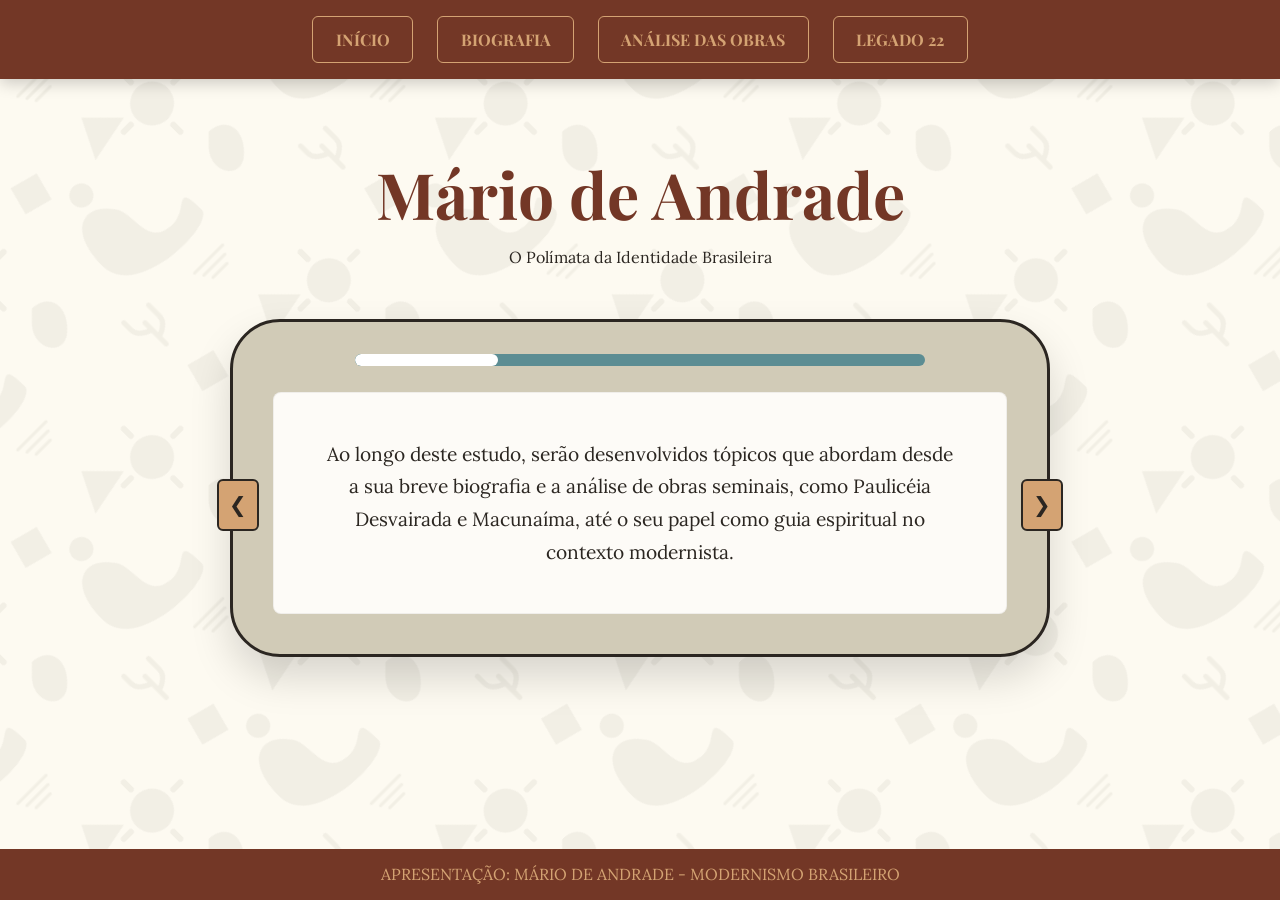
==== index.html @ c4f60652 "Update index.html" ====
<!DOCTYPE html>
<html lang="pt-BR">
<head>
    <meta charset="UTF-8">
    <meta name="viewport" content="width=device-width, initial-scale=1.0">
    <title>Mário de Andrade - Portal Modernista</title>
    <link rel="stylesheet" href="style.css">
    <link href="https://fonts.googleapis.com/css2?family=Playfair+Display:wght@700&family=Lora:ital,wght@0,400;0,700;1,400&display=swap" rel="stylesheet">
</head>
<body>

    <div class="diagonal-bg-pattern">
        <div class="diagonal-bg-pattern"></div>
    </div>

    <nav class="main-nav">
        <a href="index.html" class="nav-btn active-nav">Início</a>
        <a href="biografia.html" class="nav-btn">Biografia</a>
        <a href="obras.html" class="nav-btn">Análise das Obras</a>
        <a href="legado.html" class="nav-btn">Legado 22</a>
    </nav>

    <div id="fullscreenModal" class="modal">
        <span class="close-modal">Fechar ✕</span>
        <button class="modal-arrow prev-modal">&#10094;</button>
        <div class="modal-content">
            <img id="modalImg" src="" alt="Conteúdo em tela cheia">
            <div id="modalCaption" class="carousel-caption modal-caption"></div>
        </div>
        <button class="modal-arrow next-modal">&#10095;</button>
    </div>

    <section class="screen active">
        <header class="home-header">
            <h1>Mário de Andrade</h1>
            <p class="tagline">O Polímata da Identidade Brasileira</p>
        </header>

        <div class="slider-container">
            <div class="card-deco papel-pardo"></div>
            <div class="card-deco papel-verde"></div>
            <div class="card-deco fita-azul"></div>

            <div class="progress-bar-container">
                <div class="progress-bar" id="cardProgressBar"></div>
            </div>

            <div class="slider-wrapper">
                <div class="slider-track" id="cardSliderTrack">
    
                    <div class="slide-card" onclick="zoomCard(0)" style="cursor: zoom-in;">
                        <p>Ao longo deste estudo, serão desenvolvidos tópicos que abordam desde a sua breve biografia e a análise de obras seminais, como Paulicéia Desvairada e Macunaíma, até o seu papel como guia espiritual no contexto modernista.</p>
                    </div>

                    <div class="slide-card" onclick="zoomCard(1)" style="cursor: zoom-in;">
                        <p><strong>Biografia Resumida:</strong> Nascido em São Paulo em 1893, Mário de Andrade foi um dos pilares da Semana de Arte Moderna de 1922, transformando radicalmente a literatura e a cultura do país.</p>
                    </div>

                    <div class="slide-card" onclick="zoomCard(2)" style="cursor: zoom-in;">
                        <p><strong>Macunaíma (1928):</strong> A rapsódia que busca sintetizar o caráter (ou a falta dele) do brasileiro. Um herói sem nenhum caráter que viaja pelo folclore e pela fauna do Brasil.</p>
                    </div>

                    <div class="slide-card" onclick="zoomCard(3)" style="cursor: zoom-in;">
                        <p><strong>O Legado Modernista:</strong> Além de escritor, sua atuação como musicólogo e gestor cultural deixou bases sólidas para a preservação do patrimônio histórico nacional.</p>
                    </div>

                </div>
            </div>

            <button class="nav-card-btn card-prev" id="cardPrevBtn">&#10094;</button>
            <button class="nav-card-btn card-next" id="cardNextBtn">&#10095;</button>
        </div>
    </section>

    <footer class="main-footer">
        <p>Apresentação: Mário de Andrade - Modernismo Brasileiro</p>
    </footer>

    <script src="script.js"></script>
</body>
</html>
---- style.css ----
:root {
    --parchment: #fdfaf1; 
    --ink: #2b2621;      
    --burgundy: #733726;  
    --accent: #d4a373;    
    --modal-bg: rgba(12, 10, 9, 0.97);
}

* {
    margin: 0;
    padding: 0;
    box-sizing: border-box;
}

body {
    background-color: var(--parchment);
    color: var(--ink);
    font-family: 'Lora', serif;
    line-height: 1.6;
    position: relative;
    min-height: 100vh;
}

.diagonal-bg-pattern {
    position: fixed;
    top: -50%;
    left: -50%;
    width: 200%;
    height: 200%;
    transform: rotate(-45deg);
    opacity: 0.05;
    pointer-events: none;
    z-index: 0;
    background-image: url("data:image/svg+xml,%3Csvg xmlns='http://www.w3.org/2000/svg' width='100%25' height='100%25'%3E%3Cdefs%3E%3Cpattern id='modernistStamp' width='250' height='250' patternUnits='userSpaceOnUse'%3E%3Cpath d='M30,140 C30,90 60,80 80,110 C90,125 75,160 110,160 C130,160 140,130 140,170 C140,190 30,190 30,140 Z' fill='%232b2621' /%3E%3Ccircle cx='65' cy='75' r='12' fill='%232b2621' /%3E%3Ccircle cx='180' cy='60' r='22' fill='%232b2621' /%3E%3Cpath d='M180,20 L180,30 M180,90 L180,100 M140,60 L150,60 M210,60 L220,60' stroke='%232b2621' stroke-width='6' stroke-linecap='round' /%3E%3Crect x='20' y='20' width='30' height='30' fill='%232b2621' transform='rotate(15 20 20)' /%3E%3Cpolygon points='120,20 150,50 100,60' fill='%232b2621' /%3E%3Cpath d='M200,120 C220,120 230,140 210,160 C190,180 170,150 190,130 Z' fill='%232b2621' /%3E%3Cpath d='M20,210 L20,240 M20,220 Q5,215 5,205 L5,195 M20,230 Q35,225 35,215 L35,200' stroke='%232b2621' stroke-width='5' stroke-linecap='round' fill='none' /%3E%3Cpath d='M90,210 L130,210 M95,218 L125,218 M100,226 L120,226' stroke='%232b2621' stroke-width='3' stroke-linecap='round' /%3E%3C/pattern%3E%3C/defs%3E%3Crect width='100%25' height='100%25' fill='url(%23modernistStamp)' /%3E%3C/svg%3E");
}

.main-nav {
    background-color: var(--burgundy);
    padding: 1rem;
    display: flex;
    justify-content: center;
    gap: 1.5rem;
    position: sticky;
    top: 0;
    z-index: 1000;
    box-shadow: 0 4px 15px rgba(0,0,0,0.2);
}

.nav-btn {
    display: inline-block;
    text-decoration: none;
    background: none;
    border: 1px solid var(--accent);
    color: var(--accent);
    padding: 0.6rem 1.4rem;
    cursor: pointer;
    font-family: 'Playfair Display', serif;
    text-transform: uppercase;
    font-weight: bold;
    transition: all 0.3s ease;
    border-radius: 6px;
}

.nav-btn:hover {
    background-color: var(--accent);
    color: var(--ink);
}

.screen {
    display: none;
    min-height: 90vh;
    padding: 4rem 2rem;
    position: relative;
    z-index: 2;
}

.screen.active {
    display: block;
}

.home-header {
    text-align: center;
    margin-bottom: 3rem;
}

.home-header h1 {
    font-family: 'Playfair Display', serif;
    font-size: 4rem;
    color: var(--burgundy);
}

.carousel {
    position: relative;
    max-width: 820px;
    height: 460px;
    margin: 0 auto;
    overflow: hidden;
    border: 3px solid var(--ink);
    border-radius: 50px;
    box-shadow: 0 20px 40px rgba(0,0,0,0.15);
}

.carousel-item {
    display: none;
    height: 100%;
    position: relative;
    cursor: zoom-in;
}

.carousel-item.active { display: block; }

.carousel-item img {
    width: 100%;
    height: 100%;
    object-fit: cover;
    border-radius: 47px; 
}

.carousel-caption {
    position: absolute;
    bottom: 0;
    background: linear-gradient(transparent, rgba(43, 38, 33, 0.95) 60%);
    color: var(--parchment);
    width: 100%;
    padding: 4rem 2rem 2rem 2rem;
    text-align: center;
}

.carousel-caption h3 {
    font-family: 'Playfair Display', serif;
    font-size: 1.8rem;
    color: var(--accent);
    margin-bottom: 0.4rem;
}

.carousel-control {
    position: absolute;
    top: 50%;
    transform: translateY(-50%);
    background: rgba(212, 163, 115, 0.85);
    border: none;
    color: var(--ink);
    font-size: 1.6rem;
    width: 45px;
    height: 45px;
    cursor: pointer;
    z-index: 10;
    display: flex;
    align-items: center;
    justify-content: center;
}

.carousel-control.prev { left: 0; }
.carousel-control.next { right: 0; }

.modal {
    display: none;
    position: fixed;
    top: 0; left: 0; width: 100%; height: 100%;
    background-color: var(--modal-bg);
    z-index: 9999;
    justify-content: center;
    align-items: center;
    padding: 2rem;
}

.modal.active { display: flex; }

.modal-content {
    position: relative;
    max-width: 75vw;
    border-radius: 24px; /* Garante o formato do conjunto */
    overflow: hidden;    /* Recorta elementos filhos como a legenda */
}

.modal-content img {
    max-width: 100%;
    max-height: 70vh;
    object-fit: contain;
    border: 3px solid var(--accent);
    border-radius: 24px; /* ADICIONADO: Cantos arredondados na imagem em tela cheia */
}

.close-modal {
    position: absolute;
    top: 30px;
    right: 40px;
    color: var(--accent);
    font-size: 1.2rem;
    cursor: pointer;
    text-transform: uppercase;
    font-family: 'Playfair Display', serif;
    z-index: 10000;
}

.modal-arrow {
    background: none;
    border: 1px solid rgba(212, 163, 115, 0.4);
    color: var(--accent);
    font-size: 3rem;
    width: 60px;
    height: 60px;
    cursor: pointer;
    display: flex;
    align-items: center;
    justify-content: center;
    position: absolute;
    top: 50%;
    transform: translateY(-50%);
    z-index: 2015;
    transition: all 0.2s;
}

.modal-arrow:hover {
    background-color: var(--accent);
    color: var(--ink);
}

.prev-modal { left: 40px; }
.next-modal { right: 40px; }

.container { 
    max-width: 900px; 
    margin: 0 auto; 
}

.section-title { 
    font-family: 'Playfair Display', serif; 
    font-size: 2.8rem; 
    border-bottom: 2px solid var(--ink); 
    margin-bottom: 2.5rem; 
    text-align: center; 
    color: var(--burgundy); 
}

.obra-card { 
    background-color: #ffffff; 
    margin-bottom: 3rem; 
    padding: 2.5rem; 
    border: 1px solid #e2dac5; 
    box-shadow: 6px 6px 0px var(--ink); 
    border-radius: 12px;
    font-size: 1.25rem;  
    line-height: 1.8;    
    text-align: justify; /* Alinha o texto perfeitamente nos dois lados */
}

.obra-header { 
    display: flex; 
    justify-content: space-between; 
    align-items: center; 
    margin-bottom: 1.5rem; 
    font-family: 'Playfair Display', serif; 
}

.extract { 
    background: #fdfbf7; 
    padding: 1.5rem; 
    font-style: italic; 
    border-left: 5px solid var(--burgundy); 
    margin: 1.5rem 0; 
    font-family: 'Courier New', monospace; 
    border-radius: 0 8px 8px 0; 
}

.analysis { 
    background: var(--parchment); 
    padding: 1.2rem; 
    border: 1px dashed var(--accent); 
    border-radius: 8px; 
}

.content-grid {
    display: grid;
    grid-template-columns: 2fr 1fr;
    gap: 2rem;
    align-items: center;
}

/* Imagens genéricas que entram dentro do content-grid ganham o arredondamento */
.content-grid img {
    border-radius: 16px;
    width: 100%;
    height: auto;
    object-fit: cover;
}

.quote-block blockquote {
    font-family: 'Playfair Display', serif;
    font-size: 1.5rem;
    font-style: italic;
    color: var(--burgundy);
    border-left: 3px solid var(--accent);
    padding-left: 1rem;
}

.modernist-list ul {
    margin-top: 1rem;
    padding-left: 1.5rem;
}

.main-footer { 
    background-color: var(--burgundy); 
    color: var(--accent); 
    text-align: center; 
    text-transform: uppercase;
    padding: 0.8rem; 
    position: fixed;
    bottom: 0;
    left: 0;
    width: 100%;
    z-index: 2000; /* Aumentado e corrigido: adicionado o ponto e vírgula (;) no final */
}
/* ==========================================================================
   ESTILOS ADICIONADOS: GRID DE BIOGRAFIAS INTERATIVAS (JOÃO, MARIA, ETC.)
   ========================================================================== */

/* Container que organiza os 4 cards de introdução em 2x2 */
.grid-gatilhos {
    display: grid;
    grid-template-columns: repeat(2, 1fr);
    gap: 2rem;
    max-width: 900px; /* Alinhado com o padrão da sua classe .container */
    margin: 2rem auto;
    padding: 0 1rem;
    position: relative;
    z-index: 2;
}

/* Card menor (gatilho/resumo) antes do clique */
.card-gatilho {
    background-color: #ffffff; /* Casando com o fundo de .obra-card */
    border: 1px solid #e2dac5;
    border-radius: 12px;
    padding: 2rem;
    cursor: pointer;
    box-shadow: 6px 6px 0px var(--ink); /* Sua sombra padrão idêntica à do .obra-card */
    transition: transform 0.2s ease, box-shadow 0.2s ease;
}

/* Efeito sutil ao passar o mouse por cima do card menor */
.card-gatilho:hover {
    transform: translate(-2px, -2px);
    box-shadow: 8px 8px 0px var(--burgundy); /* Troca para a sua cor de destaque */
}

.card-gatilho h3 {
    font-family: 'Playfair Display', serif;
    font-size: 1.5rem;
    color: var(--burgundy);
    margin-bottom: 0.8rem;
}

.card-gatilho p {
    color: var(--ink);
    font-size: 1.05rem;
    opacity: 0.85;
}

.leia-mais {
    display: inline-block;
    margin-top: 1.2rem;
    font-size: 0.85rem;
    color: var(--accent);
    font-weight: bold;
    text-transform: uppercase;
    font-family: 'Playfair Display', serif;
    letter-spacing: 1px;
}

.modal-biografia {
    display: none; /* Começa oculto */
    position: fixed;
    top: 0;
    left: 0;
    width: 100%;
    height: 100%;
    background-color: var(--modal-bg);
    z-index: 9999; /* Alinhado com o z-index do seu .modal existente */
    justify-content: center;
    align-items: center;
    padding: 2rem;
}

/* Caixa com o texto grande e real */
.modal-conteudo-bio {
    background-color: var(--parchment);
    border: 2px solid var(--accent);
    padding: 3rem 2.5rem;
    border-radius: 24px; /* Combinando com o arredondamento do seu .modal-content */
    max-width: 680px;
    width: 100%;
    position: relative;
    box-shadow: 0 20px 40px rgba(0,0,0,0.4);
    animation: surgimentoModal 0.3s ease-out;
}

@keyframes surgimentoModal {
    from { transform: scale(0.95); opacity: 0; }
    to { transform: scale(1); opacity: 1; }
}

.botao-fechar-bio {
    position: absolute;
    top: 20px;
    right: 25px;
    font-size: 2.2rem;
    color: var(--burgundy);
    cursor: pointer;
    line-height: 1;
    transition: color 0.2s;
}

.botao-fechar-bio:hover {
    color: var(--accent);
}

.modal-conteudo-bio h2 {
    font-family: 'Playfair Display', serif;
    font-size: 2.2rem;
    color: var(--burgundy);
    margin-bottom: 0.5rem;
}

.modal-conteudo-bio hr {
    border: 0;
    border-top: 1px solid var(--accent);
    margin-bottom: 1.5rem;
}

.modal-conteudo-bio p {
    font-size: 1.2rem;
    line-height: 1.8;
    color: var(--ink);
    margin-bottom: 1.2rem;
    text-align: justify;
}

/* Garante que o último parágrafo dentro do modal não tenha margem sobressalente */
.modal-conteudo-bio p:last-child {
    margin-bottom: 0;
}
@media (max-width: 768px) {
    .grid-gatilhos {
        grid-template-columns: 1fr; /* Transforma a grade em uma única coluna no mobile */
        gap: 1.5rem;
    }
    
    .modal-conteudo-bio {
        padding: 2rem 1.5rem;
        max-height: 85vh;
        overflow-y: auto; /* Adiciona scroll interno se o texto for grande para a tela do celular */
    }
    
    .modal-conteudo-bio h2 {
        font-size: 1.8rem;
    }
}
.section-title {
    view-transition-name: titulo-secao;
}

.obra-card {
    view-transition-name: card-conteudo;
}

#bioImg {
    view-transition-name: imagem-obra;
}

.morfose-imagem-pauliceia {
    view-transition-name: imagem-obra;
}

.morfose-imagem-macunaima {
    view-transition-name: imagem-obra;
}

::view-transition-old(root),
::view-transition-new(root) {
    animation-duration: 0.5s;
}

/* Responsivo */
@media (max-width: 768px) {
    .carousel { height: 320px; }
    .home-header h1 { font-size: 2.5rem; }
    .prev-modal { left: 10px; }
    .next-modal { right: 10px; }
    .modal-arrow { width: 45px; height: 45px; font-size: 2rem; }
    .content-grid { grid-template-columns: 1fr; gap: 1.5rem; }
}
/* ==========================================================================
   ESTILOS DO NOVO CARD MODERNO DE COMPONENTES (CORRIGIDO)
   ========================================================================== */

.slider-container {
    position: relative;
    width: 100%;
    max-width: 820px;
    background-color: #d1cbb7; /* Fundo caqui/bege do card externo */
    border: 3px solid var(--ink);
    border-radius: 50px;
    padding: 70px 40px 40px 40px;
    box-sizing: border-box;
    margin: 0 auto 3rem auto;
    box-shadow: 0 20px 40px rgba(0,0,0,0.15);
}

/* Barra de Progresso Superior */
.progress-bar-container {
    position: absolute;
    top: 32px;
    left: 15%;
    width: 70%;
    height: 12px;
    background-color: #5c8d93; /* Tom azul escuro de fundo da barra */
    border-radius: 10px;
    overflow: hidden;
}

.progress-bar {
    height: 100%;
    width: 25%; /* Inicializado proporcionalmente para 4 itens */
    background-color: #ffffff;
    border-radius: 10px;
    transition: transform 0.4s cubic-bezier(0.25, 1, 0.5, 1);
    transform-origin: left;
}

/* Janela de Máscara (Esconde os outros componentes fora de foco) */
.slider-wrapper {
    overflow: hidden;
    width: 100%;
    background: #fdfbf7; /* Cor interna do bloco de texto */
    border-radius: 8px;
    border: 1px solid rgba(0,0,0,0.05);
}

/* Linha contínua flexível que move os componentes horizontalmente */
.slider-track {
    display: flex;
    transition: transform 0.4s cubic-bezier(0.25, 1, 0.5, 1);
    width: 100%;
}

/* Customização interna das caixas dos componentes */
.slide-card {
    min-width: 100%;
    box-sizing: border-box;
    padding: 45px 50px;
    text-align: center;
    font-family: 'Lora', serif;
    font-size: 1.2rem;
    line-height: 1.7;
    color: var(--ink);
}

/* Botões de Direção Laterais (Setas) */
.nav-card-btn {
    position: absolute;
    top: 55%;
    transform: translateY(-50%);
    background-color: var(--accent);
    border: 2px solid var(--ink);
    border-radius: 6px;
    width: 42px;
    height: 52px;
    cursor: pointer;
    font-size: 1.3rem;
    color: var(--ink);
    display: flex;
    align-items: center;
    justify-content: center;
    transition: background 0.2s, transform 0.1s;
    z-index: 10;
}

.nav-card-btn:hover {
    background-color: #c59363;
}

.nav-card-btn:active {
    transform: translateY(-50%) scale(0.95);
}

.card-prev { left: -16px; }
.card-next { right: -16px; }

/* Ajuste Responsivo para o Card */
@media (max-width: 768px) {
    .slider-container { padding: 60px 20px 20px 20px; border-radius: 30px; }
    .slide-card { padding: 30px 20px; font-size: 1.05rem; }
    .card-prev { left: -10px; }
    .card-next { right: -10px; }
    .progress-bar-container { width: 60%; left: 20%; }
}
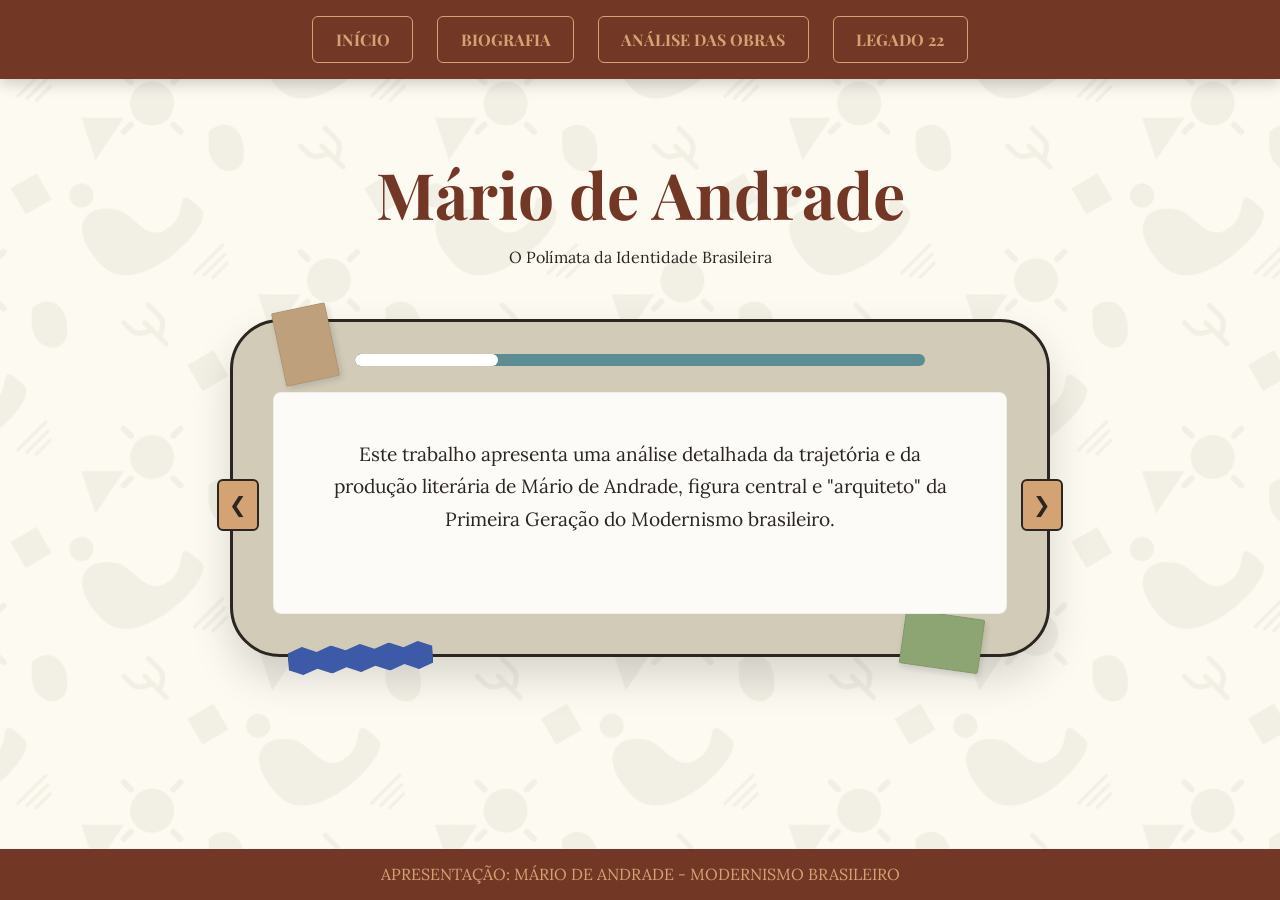
==== commit ca93980b: "Update index.html" ====
--- a/index.html
+++ b/index.html
@@ -49,21 +49,20 @@
                 <div class="slider-track" id="cardSliderTrack">
     
                     <div class="slide-card" onclick="zoomCard(0)" style="cursor: zoom-in;">
+                        <p>Este trabalho apresenta uma análise detalhada da trajetória e da produção literária de Mário de Andrade, figura central e "arquiteto" da Primeira Geração do Modernismo brasileiro.</p>
+                    </div>
+
+                    <div class="slide-card" onclick="zoomCard(1)" style="cursor: zoom-in;">
+                        <p>O objetivo é explorar como sua atuação polivalente — como poeta, romancista, musicólogo e gestor cultural — foi fundamental para romper com o passado acadêmico e fundamentar a busca por uma identidade nacional autêntica.</p>
+                    </div>
+
+                    <div class="slide-card" onclick="zoomCard(2)" style="cursor: zoom-in;">
                         <p>Ao longo deste estudo, serão desenvolvidos tópicos que abordam desde a sua breve biografia e a análise de obras seminais, como Paulicéia Desvairada e Macunaíma, até o seu papel como guia espiritual no contexto modernista.</p>
                     </div>
 
-                    <div class="slide-card" onclick="zoomCard(1)" style="cursor: zoom-in;">
-                        <p><strong>Biografia Resumida:</strong> Nascido em São Paulo em 1893, Mário de Andrade foi um dos pilares da Semana de Arte Moderna de 1922, transformando radicalmente a literatura e a cultura do país.</p>
+                    <div class="slide-card" onclick="zoomCard(3)" style="cursor: zoom-in;">
+                        <p>Dessa forma, o trabalho busca compreender como Mário de Andrade utilizou o experimentalismo estético e a pesquisa etnográfica para reinventar a cultura do país e estabilizar uma consciência criadora nacional.</p>
                     </div>
-
-                    <div class="slide-card" onclick="zoomCard(2)" style="cursor: zoom-in;">
-                        <p><strong>Macunaíma (1928):</strong> A rapsódia que busca sintetizar o caráter (ou a falta dele) do brasileiro. Um herói sem nenhum caráter que viaja pelo folclore e pela fauna do Brasil.</p>
-                    </div>
-
-                    <div class="slide-card" onclick="zoomCard(3)" style="cursor: zoom-in;">
-                        <p><strong>O Legado Modernista:</strong> Além de escritor, sua atuação como musicólogo e gestor cultural deixou bases sólidas para a preservação do patrimônio histórico nacional.</p>
-                    </div>
-
                 </div>
             </div>
 
--- a/style.css
+++ b/style.css
@@ -169,8 +169,8 @@
 .modal-content {
     position: relative;
     max-width: 75vw;
-    border-radius: 24px; /* Garante o formato do conjunto */
-    overflow: hidden;    /* Recorta elementos filhos como a legenda */
+    border-radius: 24px;
+    overflow: hidden;
 }
 
 .modal-content img {
@@ -178,7 +178,7 @@
     max-height: 70vh;
     object-fit: contain;
     border: 3px solid var(--accent);
-    border-radius: 24px; /* ADICIONADO: Cantos arredondados na imagem em tela cheia */
+    border-radius: 24px;
 }
 
 .close-modal {
@@ -242,7 +242,7 @@
     border-radius: 12px;
     font-size: 1.25rem;  
     line-height: 1.8;    
-    text-align: justify; /* Alinha o texto perfeitamente nos dois lados */
+    text-align: justify; 
 }
 
 .obra-header { 
@@ -277,7 +277,6 @@
     align-items: center;
 }
 
-/* Imagens genéricas que entram dentro do content-grid ganham o arredondamento */
 .content-grid img {
     border-radius: 16px;
     width: 100%;
@@ -309,39 +308,33 @@
     bottom: 0;
     left: 0;
     width: 100%;
-    z-index: 2000; /* Aumentado e corrigido: adicionado o ponto e vírgula (;) no final */
-}
-/* ==========================================================================
-   ESTILOS ADICIONADOS: GRID DE BIOGRAFIAS INTERATIVAS (JOÃO, MARIA, ETC.)
-   ========================================================================== */
-
-/* Container que organiza os 4 cards de introdução em 2x2 */
+    z-index: 2000; 
+}
+
 .grid-gatilhos {
     display: grid;
     grid-template-columns: repeat(2, 1fr);
     gap: 2rem;
-    max-width: 900px; /* Alinhado com o padrão da sua classe .container */
+    max-width: 900px; 
     margin: 2rem auto;
     padding: 0 1rem;
     position: relative;
     z-index: 2;
 }
 
-/* Card menor (gatilho/resumo) antes do clique */
 .card-gatilho {
-    background-color: #ffffff; /* Casando com o fundo de .obra-card */
+    background-color: #ffffff; 
     border: 1px solid #e2dac5;
     border-radius: 12px;
     padding: 2rem;
     cursor: pointer;
-    box-shadow: 6px 6px 0px var(--ink); /* Sua sombra padrão idêntica à do .obra-card */
+    box-shadow: 6px 6px 0px var(--ink); 
     transition: transform 0.2s ease, box-shadow 0.2s ease;
 }
 
-/* Efeito sutil ao passar o mouse por cima do card menor */
 .card-gatilho:hover {
     transform: translate(-2px, -2px);
-    box-shadow: 8px 8px 0px var(--burgundy); /* Troca para a sua cor de destaque */
+    box-shadow: 8px 8px 0px var(--burgundy); 
 }
 
 .card-gatilho h3 {
@@ -369,25 +362,24 @@
 }
 
 .modal-biografia {
-    display: none; /* Começa oculto */
+    display: none; 
     position: fixed;
     top: 0;
     left: 0;
     width: 100%;
     height: 100%;
     background-color: var(--modal-bg);
-    z-index: 9999; /* Alinhado com o z-index do seu .modal existente */
+    z-index: 9999; 
     justify-content: center;
     align-items: center;
     padding: 2rem;
 }
 
-/* Caixa com o texto grande e real */
 .modal-conteudo-bio {
     background-color: var(--parchment);
     border: 2px solid var(--accent);
     padding: 3rem 2.5rem;
-    border-radius: 24px; /* Combinando com o arredondamento do seu .modal-content */
+    border-radius: 24px; 
     max-width: 680px;
     width: 100%;
     position: relative;
@@ -436,52 +428,38 @@
     text-align: justify;
 }
 
-/* Garante que o último parágrafo dentro do modal não tenha margem sobressalente */
 .modal-conteudo-bio p:last-child {
     margin-bottom: 0;
 }
+
 @media (max-width: 768px) {
     .grid-gatilhos {
-        grid-template-columns: 1fr; /* Transforma a grade em uma única coluna no mobile */
+        grid-template-columns: 1fr; 
         gap: 1.5rem;
     }
     
     .modal-conteudo-bio {
         padding: 2rem 1.5rem;
         max-height: 85vh;
-        overflow-y: auto; /* Adiciona scroll interno se o texto for grande para a tela do celular */
+        overflow-y: auto; 
     }
     
     .modal-conteudo-bio h2 {
         font-size: 1.8rem;
     }
 }
-.section-title {
-    view-transition-name: titulo-secao;
-}
-
-.obra-card {
-    view-transition-name: card-conteudo;
-}
-
-#bioImg {
-    view-transition-name: imagem-obra;
-}
-
-.morfose-imagem-pauliceia {
-    view-transition-name: imagem-obra;
-}
-
-.morfose-imagem-macunaima {
-    view-transition-name: imagem-obra;
-}
+
+.section-title { view-transition-name: titulo-secao; }
+.obra-card { view-transition-name: card-conteudo; }
+#bioImg { view-transition-name: imagem-obra; }
+.morfose-imagem-pauliceia { view-transition-name: imagem-obra; }
+.morfose-imagem-macunaima { view-transition-name: imagem-obra; }
 
 ::view-transition-old(root),
 ::view-transition-new(root) {
     animation-duration: 0.5s;
 }
 
-/* Responsivo */
 @media (max-width: 768px) {
     .carousel { height: 320px; }
     .home-header h1 { font-size: 2.5rem; }
@@ -490,15 +468,16 @@
     .modal-arrow { width: 45px; height: 45px; font-size: 2rem; }
     .content-grid { grid-template-columns: 1fr; gap: 1.5rem; }
 }
+
 /* ==========================================================================
-   ESTILOS DO NOVO CARD MODERNO DE COMPONENTES (CORRIGIDO)
+   ESTILOS DO NOVO CARD MODERNO DE COMPONENTES (COM SÍMBOLOS GEOMÉTRICOS)
    ========================================================================== */
 
 .slider-container {
-    position: relative;
+    position: relative; /* Mantido para alinhar elementos absolutos */
     width: 100%;
     max-width: 820px;
-    background-color: #d1cbb7; /* Fundo caqui/bege do card externo */
+    background-color: #d1cbb7; 
     border: 3px solid var(--ink);
     border-radius: 50px;
     padding: 70px 40px 40px 40px;
@@ -507,6 +486,50 @@
     box-shadow: 0 20px 40px rgba(0,0,0,0.15);
 }
 
+/* Base Comum dos Símbolos Decorativos Estilo Recortes */
+.card-deco {
+    position: absolute;
+    pointer-events: none; /* Garante que não bloqueia os cliques das setas */
+    z-index: 1; /* Fica acima do fundo caqui mas atrás do conteúdo se necessário */
+    box-shadow: 2px 3px 6px rgba(0,0,0,0.12);
+    border: 1px solid rgba(0,0,0,0.08);
+}
+
+/* Recorte de Papel Pardo Superior Esquerdo */
+.papel-pardo {
+    top: -15px;
+    left: 45px;
+    width: 55px;
+    height: 75px;
+    background-color: #bfa07d;
+    transform: rotate(-12deg);
+    border-radius: 2px;
+}
+
+/* Recorte de Papel Verde Inferior Direito */
+.papel-verde {
+    bottom: -15px;
+    right: 65px;
+    width: 80px;
+    height: 55px;
+    background-color: #8da572;
+    transform: rotate(8deg);
+    border-radius: 3px;
+}
+
+/* Fita Azul Serrilhada Inferior Esquerda */
+.fita-azul {
+    bottom: -18px;
+    left: 55px;
+    width: 145px;
+    height: 28px;
+    background-color: #3c5aa7;
+    transform: rotate(-3deg);
+    box-shadow: 2px 4px 5px rgba(0,0,0,0.15);
+    /* Recorte geométrico modernista em zigue-zague usando CSS clip-path */
+    clip-path: polygon(0 20%, 10% 0, 20% 20%, 30% 0, 40% 20%, 50% 0, 60% 20%, 70% 0, 80% 20%, 90% 0, 100% 20%, 100% 80%, 90% 100%, 80% 80%, 70% 100%, 60% 80%, 50% 100%, 40% 80%, 30% 100%, 20% 80%, 10% 100%, 0 80%);
+}
+
 /* Barra de Progresso Superior */
 .progress-bar-container {
     position: absolute;
@@ -514,37 +537,40 @@
     left: 15%;
     width: 70%;
     height: 12px;
-    background-color: #5c8d93; /* Tom azul escuro de fundo da barra */
+    background-color: #5c8d93; 
     border-radius: 10px;
     overflow: hidden;
+    z-index: 2;
 }
 
 .progress-bar {
     height: 100%;
-    width: 25%; /* Inicializado proporcionalmente para 4 itens */
+    width: 25%; 
     background-color: #ffffff;
     border-radius: 10px;
     transition: transform 0.4s cubic-bezier(0.25, 1, 0.5, 1);
     transform-origin: left;
 }
 
-/* Janela de Máscara (Esconde os outros componentes fora de foco) */
+/* Janela de Máscara */
 .slider-wrapper {
     overflow: hidden;
     width: 100%;
-    background: #fdfbf7; /* Cor interna do bloco de texto */
+    background: #fdfbf7; 
     border-radius: 8px;
     border: 1px solid rgba(0,0,0,0.05);
-}
-
-/* Linha contínua flexível que move os componentes horizontalmente */
+    position: relative;
+    z-index: 2; /* Fica por cima do caimento interno dos papéis */
+}
+
+/* Linha contínua flexível */
 .slider-track {
     display: flex;
     transition: transform 0.4s cubic-bezier(0.25, 1, 0.5, 1);
     width: 100%;
 }
 
-/* Customização interna das caixas dos componentes */
+/* Caixas dos componentes */
 .slide-card {
     min-width: 100%;
     box-sizing: border-box;
@@ -594,4 +620,6 @@
     .card-prev { left: -10px; }
     .card-next { right: -10px; }
     .progress-bar-container { width: 60%; left: 20%; }
-}
+    /* Esconde ou reduz ornamentos no mobile para não poluir a tela pequena */
+    .card-deco { display: none; }
+}
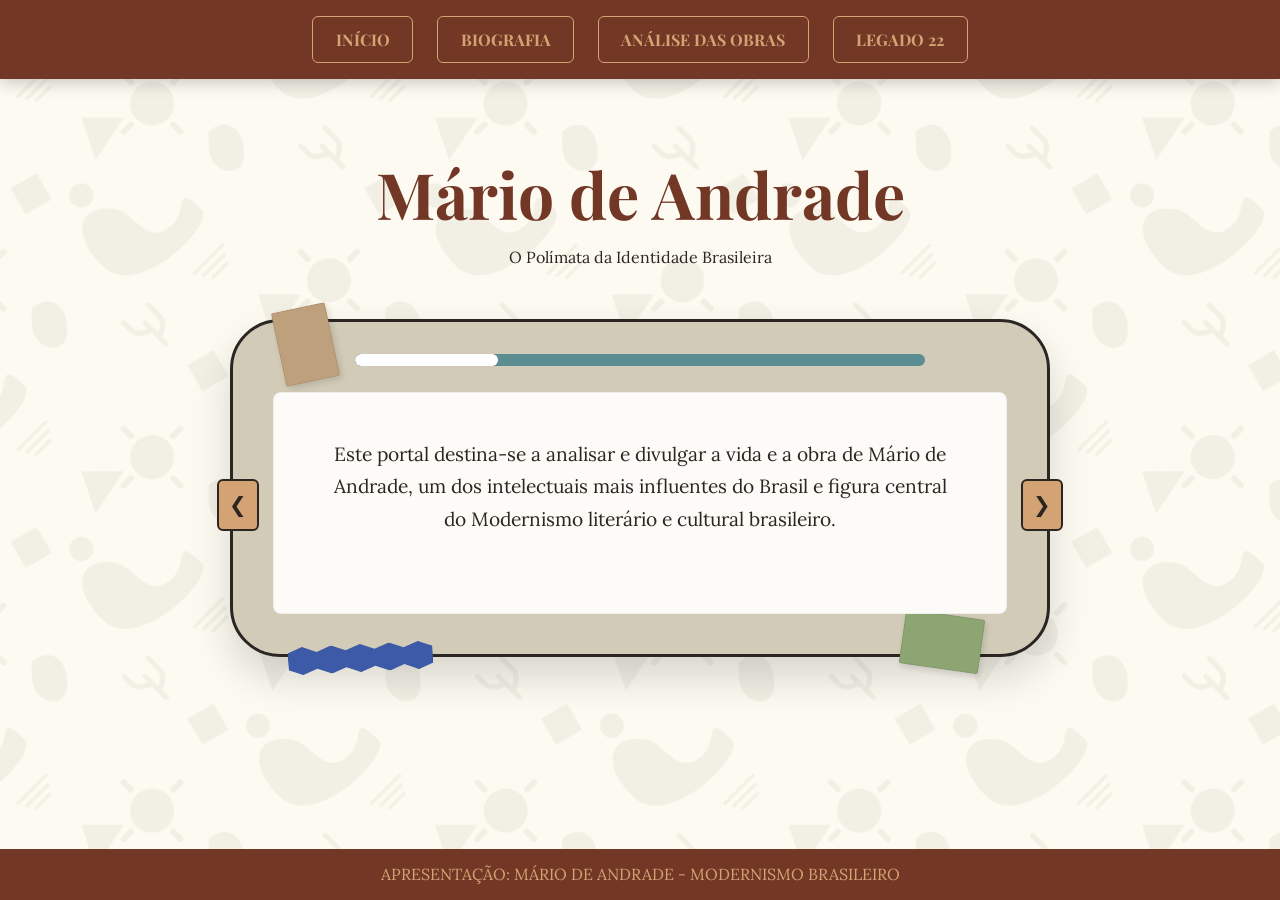
==== commit 03f2eabc: "Update index.html" ====
--- a/index.html
+++ b/index.html
@@ -47,9 +47,9 @@
 
             <div class="slider-wrapper">
                 <div class="slider-track" id="cardSliderTrack">
-    
+                    
                     <div class="slide-card" onclick="zoomCard(0)" style="cursor: zoom-in;">
-                        <p>Este trabalho apresenta uma análise detalhada da trajetória e da produção literária de Mário de Andrade, figura central e "arquiteto" da Primeira Geração do Modernismo brasileiro.</p>
+                        <p>Este portal destina-se a analisar e divulgar a vida e a obra de Mário de Andrade, um dos intelectuais mais influentes do Brasil e figura central do Modernismo literário e cultural brasileiro.</p>
                     </div>
 
                     <div class="slide-card" onclick="zoomCard(1)" style="cursor: zoom-in;">
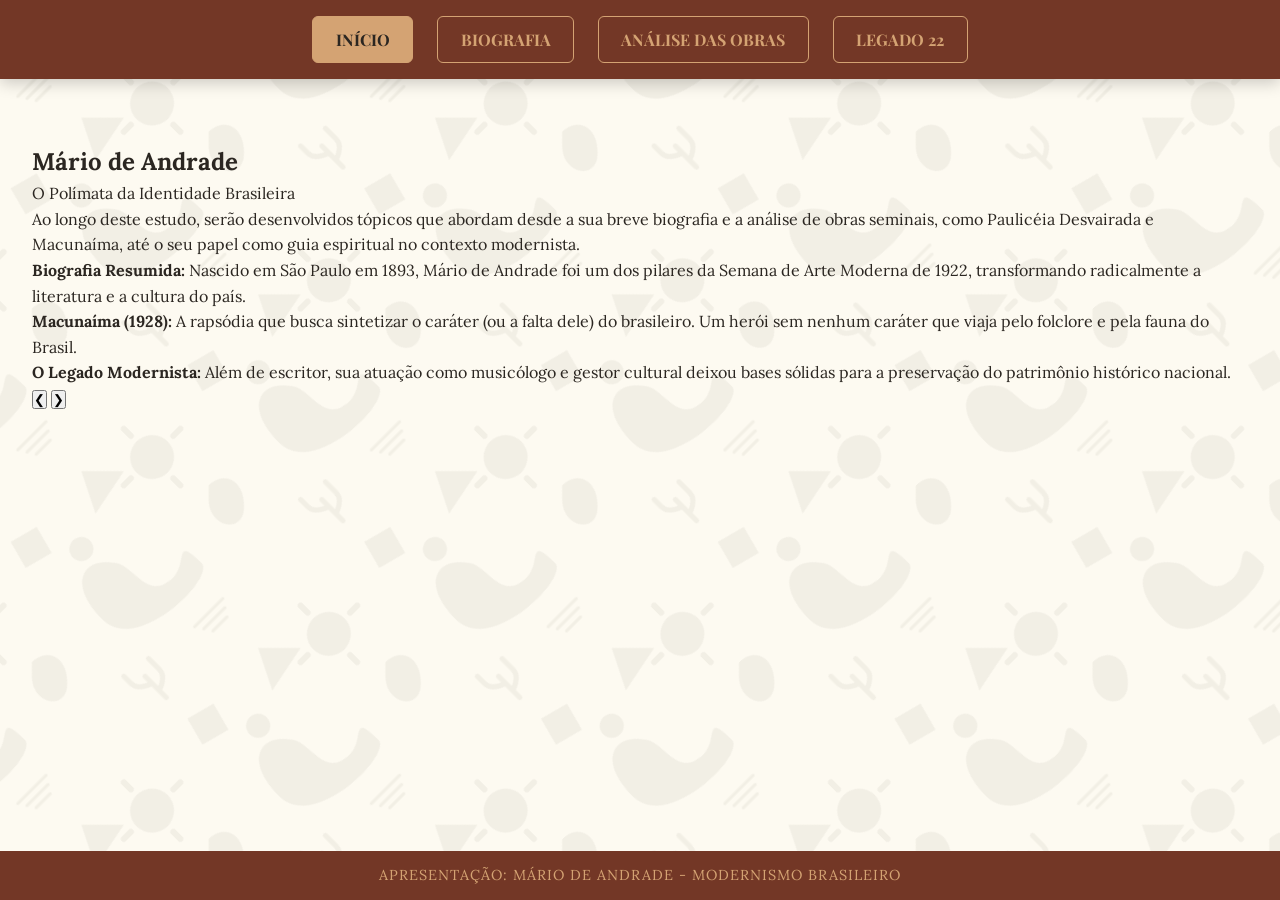
==== commit fbe44554: "Update index.html" ====
--- a/index.html
+++ b/index.html
@@ -47,22 +47,23 @@
 
             <div class="slider-wrapper">
                 <div class="slider-track" id="cardSliderTrack">
-                    
+    
                     <div class="slide-card" onclick="zoomCard(0)" style="cursor: zoom-in;">
-                        <p>Este portal destina-se a analisar e divulgar a vida e a obra de Mário de Andrade, um dos intelectuais mais influentes do Brasil e figura central do Modernismo literário e cultural brasileiro.</p>
+                        <p>Ao longo deste estudo, serão desenvolvidos tópicos que abordam desde a sua breve biografia e a análise de obras seminais, como Paulicéia Desvairada e Macunaíma, até o seu papel como guia espiritual no contexto modernista.</p>
                     </div>
 
                     <div class="slide-card" onclick="zoomCard(1)" style="cursor: zoom-in;">
-                        <p>O objetivo é explorar como sua atuação polivalente — como poeta, romancista, musicólogo e gestor cultural — foi fundamental para romper com o passado acadêmico e fundamentar a busca por uma identidade nacional autêntica.</p>
+                        <p><strong>Biografia Resumida:</strong> Nascido em São Paulo em 1893, Mário de Andrade foi um dos pilares da Semana de Arte Moderna de 1922, transformando radicalmente a literatura e a cultura do país.</p>
                     </div>
 
                     <div class="slide-card" onclick="zoomCard(2)" style="cursor: zoom-in;">
-                        <p>Ao longo deste estudo, serão desenvolvidos tópicos que abordam desde a sua breve biografia e a análise de obras seminais, como Paulicéia Desvairada e Macunaíma, até o seu papel como guia espiritual no contexto modernista.</p>
+                        <p><strong>Macunaíma (1928):</strong> A rapsódia que busca sintetizar o caráter (ou a falta dele) do brasileiro. Um herói sem nenhum caráter que viaja pelo folclore e pela fauna do Brasil.</p>
                     </div>
 
                     <div class="slide-card" onclick="zoomCard(3)" style="cursor: zoom-in;">
-                        <p>Dessa forma, o trabalho busca compreender como Mário de Andrade utilizou o experimentalismo estético e a pesquisa etnográfica para reinventar a cultura do país e estabilizar uma consciência criadora nacional.</p>
+                        <p><strong>O Legado Modernista:</strong> Além de escritor, sua atuação como musicólogo e gestor cultural deixou bases sólidas para a preservação do patrimônio histórico nacional.</p>
                     </div>
+
                 </div>
             </div>
 
--- a/style.css
+++ b/style.css
@@ -19,6 +19,7 @@
     line-height: 1.6;
     position: relative;
     min-height: 100vh;
+    padding-bottom: 70px; /* Evita que o footer tape o conteúdo no final da página */
 }
 
 .diagonal-bg-pattern {
@@ -35,7 +36,7 @@
 }
 
 .main-nav {
-    background-color: var(--burgundy);
+    background-color: var(--burgundy); 
     padding: 1rem;
     display: flex;
     justify-content: center;
@@ -57,158 +58,146 @@
     font-family: 'Playfair Display', serif;
     text-transform: uppercase;
     font-weight: bold;
-    transition: all 0.3s ease;
-    border-radius: 6px;
-}
-
-.nav-btn:hover {
+    transition: all 0.3s;
+    border-radius: 6px; /* Cantos arredondados nos botões superiores */
+}
+
+.nav-btn:hover, .active-nav {
     background-color: var(--accent);
     color: var(--ink);
 }
 
 .screen {
-    display: none;
-    min-height: 90vh;
     padding: 4rem 2rem;
     position: relative;
-    z-index: 2;
-}
-
-.screen.active {
+    z-index: 1;
+}
+
+.container {
+    max-width: 900px;
+    margin: 0 auto;
+}
+
+.section-title {
+    font-family: 'Playfair Display', serif;
+    font-size: 3rem;
+    color: var(--burgundy);
+    margin-bottom: 3rem;
+    text-align: center;
+    position: relative;
+}
+
+.section-title::after {
+    content: '';
     display: block;
-}
-
-.home-header {
+    width: 80px;
+    height: 4px;
+    background-color: var(--accent);
+    margin: 1rem auto 0;
+}
+
+.obra-card {
+    background-color: #ffffff;
+    margin-bottom: 3rem;
+    padding: 2.5rem;
+    border: 1px solid #e2dac5;
+    box-shadow: 6px 6px 0px var(--ink);
+    border-radius: 12px;
+    font-size: 1.25rem;
+    line-height: 1.8;
+    text-align: justify;
+}
+
+/* Estrutura Base Geral do Modal de Tela Cheia */
+.modal {
+    display: none;
+    position: fixed;
+    top: 0;
+    left: 0;
+    width: 100%;
+    height: 100%;
+    background-color: var(--modal-bg);
+    z-index: 9999;
+    align-items: center;     /* Centraliza verticalmente */
+    justify-content: center; /* Centraliza horizontalmente */
+    padding: 20px;
+}
+
+.modal.active {
+    display: flex !important;
+}
+
+/* Remove conflitos na div interna para usar flexbox puro */
+.modal .modal-content {
+    background: none !important;
+    border: none !important;
+    box-shadow: none !important;
+    padding: 0 !important;
+    max-width: 100% !important;
+    width: 100% !important;
+    display: flex;
+    justify-content: center;
+    align-items: center;
+}
+
+/* Janela elegante estilo pergaminho para exibir o texto com zoom */
+.modal-text-content {
+    background-color: var(--parchment) !important;
+    color: var(--ink) !important;
+    padding: 3.5rem 3rem;
+    border-radius: 16px;
+    max-width: 650px;
+    width: 100%;
+    margin: auto;
+    border: 3px solid var(--accent);
+    box-shadow: 0 20px 50px rgba(0, 0, 0, 0.6);
     text-align: center;
-    margin-bottom: 3rem;
-}
-
-.home-header h1 {
-    font-family: 'Playfair Display', serif;
-    font-size: 4rem;
-    color: var(--burgundy);
-}
-
-.carousel {
-    position: relative;
-    max-width: 820px;
-    height: 460px;
-    margin: 0 auto;
-    overflow: hidden;
-    border: 3px solid var(--ink);
-    border-radius: 50px;
-    box-shadow: 0 20px 40px rgba(0,0,0,0.15);
-}
-
-.carousel-item {
-    display: none;
-    height: 100%;
-    position: relative;
-    cursor: zoom-in;
-}
-
-.carousel-item.active { display: block; }
-
-.carousel-item img {
-    width: 100%;
-    height: 100%;
-    object-fit: cover;
-    border-radius: 47px; 
-}
-
-.carousel-caption {
+    box-sizing: border-box;
+}
+
+.modal-text-content p {
+    font-family: 'Lora', serif;
+    font-size: 1.35rem;
+    line-height: 1.7;
+    color: var(--ink) !important;
+    margin: 0;
+}
+
+/* Botão Fechar Geral */
+.close-modal {
     position: absolute;
-    bottom: 0;
-    background: linear-gradient(transparent, rgba(43, 38, 33, 0.95) 60%);
+    top: 25px;
+    right: 35px;
     color: var(--parchment);
-    width: 100%;
-    padding: 4rem 2rem 2rem 2rem;
-    text-align: center;
-}
-
-.carousel-caption h3 {
-    font-family: 'Playfair Display', serif;
-    font-size: 1.8rem;
-    color: var(--accent);
-    margin-bottom: 0.4rem;
-}
-
-.carousel-control {
+    font-size: 1.5rem;
+    font-family: 'Playfair Display', serif;
+    cursor: pointer;
+    transition: color 0.2s;
+    z-index: 10010;
+}
+
+.close-modal:hover {
+    color: var(--accent);
+}
+
+/* Setas de Navegação do Modal Interativo */
+.modal-arrow {
     position: absolute;
     top: 50%;
     transform: translateY(-50%);
-    background: rgba(212, 163, 115, 0.85);
-    border: none;
-    color: var(--ink);
-    font-size: 1.6rem;
-    width: 45px;
-    height: 45px;
-    cursor: pointer;
-    z-index: 10;
+    background: none;
+    border: 2px solid var(--accent);
+    color: var(--accent);
+    width: 50px;
+    height: 50px;
+    border-radius: 50%;
+    font-size: 1.5rem;
+    cursor: pointer;
     display: flex;
     align-items: center;
     justify-content: center;
-}
-
-.carousel-control.prev { left: 0; }
-.carousel-control.next { right: 0; }
-
-.modal {
-    display: none;
-    position: fixed;
-    top: 0; left: 0; width: 100%; height: 100%;
-    background-color: var(--modal-bg);
-    z-index: 9999;
-    justify-content: center;
-    align-items: center;
-    padding: 2rem;
-}
-
-.modal.active { display: flex; }
-
-.modal-content {
-    position: relative;
-    max-width: 75vw;
-    border-radius: 24px;
-    overflow: hidden;
-}
-
-.modal-content img {
-    max-width: 100%;
-    max-height: 70vh;
-    object-fit: contain;
-    border: 3px solid var(--accent);
-    border-radius: 24px;
-}
-
-.close-modal {
-    position: absolute;
-    top: 30px;
-    right: 40px;
-    color: var(--accent);
-    font-size: 1.2rem;
-    cursor: pointer;
-    text-transform: uppercase;
-    font-family: 'Playfair Display', serif;
-    z-index: 10000;
-}
-
-.modal-arrow {
-    background: none;
-    border: 1px solid rgba(212, 163, 115, 0.4);
-    color: var(--accent);
-    font-size: 3rem;
-    width: 60px;
-    height: 60px;
-    cursor: pointer;
-    display: flex;
-    align-items: center;
-    justify-content: center;
-    position: absolute;
-    top: 50%;
-    transform: translateY(-50%);
-    z-index: 2015;
     transition: all 0.2s;
+    z-index: 10005;
 }
 
 .modal-arrow:hover {
@@ -219,187 +208,81 @@
 .prev-modal { left: 40px; }
 .next-modal { right: 40px; }
 
-.container { 
-    max-width: 900px; 
-    margin: 0 auto; 
-}
-
-.section-title { 
-    font-family: 'Playfair Display', serif; 
-    font-size: 2.8rem; 
-    border-bottom: 2px solid var(--ink); 
-    margin-bottom: 2.5rem; 
-    text-align: center; 
-    color: var(--burgundy); 
-}
-
-.obra-card { 
-    background-color: #ffffff; 
-    margin-bottom: 3rem; 
-    padding: 2.5rem; 
-    border: 1px solid #e2dac5; 
-    box-shadow: 6px 6px 0px var(--ink); 
-    border-radius: 12px;
-    font-size: 1.25rem;  
-    line-height: 1.8;    
-    text-align: justify; 
-}
-
-.obra-header { 
-    display: flex; 
-    justify-content: space-between; 
-    align-items: center; 
-    margin-bottom: 1.5rem; 
-    font-family: 'Playfair Display', serif; 
-}
-
-.extract { 
-    background: #fdfbf7; 
-    padding: 1.5rem; 
-    font-style: italic; 
-    border-left: 5px solid var(--burgundy); 
-    margin: 1.5rem 0; 
-    font-family: 'Courier New', monospace; 
-    border-radius: 0 8px 8px 0; 
-}
-
-.analysis { 
-    background: var(--parchment); 
-    padding: 1.2rem; 
-    border: 1px dashed var(--accent); 
-    border-radius: 8px; 
-}
-
-.content-grid {
-    display: grid;
-    grid-template-columns: 2fr 1fr;
-    gap: 2rem;
-    align-items: center;
-}
-
-.content-grid img {
-    border-radius: 16px;
-    width: 100%;
-    height: auto;
-    object-fit: cover;
-}
-
-.quote-block blockquote {
-    font-family: 'Playfair Display', serif;
-    font-size: 1.5rem;
-    font-style: italic;
-    color: var(--burgundy);
-    border-left: 3px solid var(--accent);
-    padding-left: 1rem;
-}
-
-.modernist-list ul {
-    margin-top: 1rem;
-    padding-left: 1.5rem;
-}
-
-.main-footer { 
-    background-color: var(--burgundy); 
-    color: var(--accent); 
-    text-align: center; 
+/* Rodapé Fixo e Fino */
+.main-footer {
+    background-color: var(--burgundy);
+    color: var(--accent);
+    text-align: center;
     text-transform: uppercase;
     padding: 0.8rem; 
     position: fixed;
     bottom: 0;
     left: 0;
     width: 100%;
-    z-index: 2000; 
-}
-
-.grid-gatilhos {
-    display: grid;
-    grid-template-columns: repeat(2, 1fr);
-    gap: 2rem;
-    max-width: 900px; 
-    margin: 2rem auto;
-    padding: 0 1rem;
-    position: relative;
-    z-index: 2;
-}
-
-.card-gatilho {
-    background-color: #ffffff; 
-    border: 1px solid #e2dac5;
-    border-radius: 12px;
-    padding: 2rem;
-    cursor: pointer;
-    box-shadow: 6px 6px 0px var(--ink); 
-    transition: transform 0.2s ease, box-shadow 0.2s ease;
-}
-
-.card-gatilho:hover {
-    transform: translate(-2px, -2px);
-    box-shadow: 8px 8px 0px var(--burgundy); 
-}
-
-.card-gatilho h3 {
-    font-family: 'Playfair Display', serif;
-    font-size: 1.5rem;
-    color: var(--burgundy);
-    margin-bottom: 0.8rem;
-}
-
-.card-gatilho p {
-    color: var(--ink);
-    font-size: 1.05rem;
-    opacity: 0.85;
-}
-
-.leia-mais {
-    display: inline-block;
-    margin-top: 1.2rem;
-    font-size: 0.85rem;
-    color: var(--accent);
-    font-weight: bold;
-    text-transform: uppercase;
-    font-family: 'Playfair Display', serif;
+    z-index: 1005;
+    font-size: 0.9rem;
     letter-spacing: 1px;
 }
 
+/* Oculta o rodapé quando QUALQUER modal estiver ativo */
+body.modal-aberto .main-footer,
+.modal-biografia[style*="display: flex"] ~ .main-footer {
+    display: none !important;
+}
+
+/* Modais Exclusivos da Biografia */
 .modal-biografia {
-    display: none; 
+    display: none;
     position: fixed;
     top: 0;
     left: 0;
     width: 100%;
     height: 100%;
     background-color: var(--modal-bg);
-    z-index: 9999; 
+    z-index: 9999;
+    align-items: center;
     justify-content: center;
-    align-items: center;
-    padding: 2rem;
+    padding: 20px;
 }
 
 .modal-conteudo-bio {
     background-color: var(--parchment);
-    border: 2px solid var(--accent);
-    padding: 3rem 2.5rem;
-    border-radius: 24px; 
-    max-width: 680px;
-    width: 100%;
+    color: var(--ink);
+    padding: 3rem;
+    border-radius: 12px;
+    max-width: 650px;
+    width: 100%;
+    border: 3px solid var(--accent);
+    box-shadow: 0 20px 40px rgba(0,0,0,0.5);
     position: relative;
-    box-shadow: 0 20px 40px rgba(0,0,0,0.4);
-    animation: surgimentoModal 0.3s ease-out;
-}
-
-@keyframes surgimentoModal {
-    from { transform: scale(0.95); opacity: 0; }
-    to { transform: scale(1); opacity: 1; }
+    text-align: justify;
+}
+
+.modal-conteudo-bio h2 {
+    font-family: 'Playfair Display', serif;
+    color: var(--burgundy);
+    margin-bottom: 1rem;
+}
+
+.modal-conteudo-bio hr {
+    border: none;
+    height: 2px;
+    background-color: var(--accent);
+    margin-bottom: 1.5rem;
+}
+
+.modal-conteudo-bio p {
+    margin-bottom: 1rem;
+    line-height: 1.7;
 }
 
 .botao-fechar-bio {
     position: absolute;
-    top: 20px;
-    right: 25px;
-    font-size: 2.2rem;
+    top: 15px;
+    right: 20px;
+    font-size: 1.5rem;
+    cursor: pointer;
     color: var(--burgundy);
-    cursor: pointer;
-    line-height: 1;
     transition: color 0.2s;
 }
 
@@ -407,219 +290,52 @@
     color: var(--accent);
 }
 
-.modal-conteudo-bio h2 {
-    font-family: 'Playfair Display', serif;
-    font-size: 2.2rem;
+/* Gatilhos Interativos em Grid */
+.grid-gatilhos {
+    display: grid;
+    grid-template-columns: repeat(auto-fit, minmax(250px, 1fr));
+    gap: 2rem;
+    margin-top: 2rem;
+}
+
+.card-gatilho {
+    background-color: #ffffff;
+    padding: 2.5rem 2rem;
+    border: 1px solid #e2dac5;
+    box-shadow: 4px 4px 0px var(--ink);
+    border-radius: 8px;
+    text-align: center;
+    cursor: pointer;
+    transition: transform 0.2s, box-shadow 0.2s;
+}
+
+.card-gatilho:hover {
+    transform: translate(-4px, -4px);
+    box-shadow: 8px 8px 0px var(--burgundy);
+    border-color: var(--burgundy);
+}
+
+.card-gatilho h3 {
+    font-family: 'Playfair Display', serif;
     color: var(--burgundy);
-    margin-bottom: 0.5rem;
-}
-
-.modal-conteudo-bio hr {
-    border: 0;
-    border-top: 1px solid var(--accent);
-    margin-bottom: 1.5rem;
-}
-
-.modal-conteudo-bio p {
-    font-size: 1.2rem;
-    line-height: 1.8;
-    color: var(--ink);
-    margin-bottom: 1.2rem;
-    text-align: justify;
-}
-
-.modal-conteudo-bio p:last-child {
-    margin-bottom: 0;
-}
-
+    font-size: 1.5rem;
+    margin-bottom: 1rem;
+}
+
+.card-gatilho p {
+    font-size: 1rem;
+    color: #555;
+}
+
+/* Responsividade Geral */
 @media (max-width: 768px) {
-    .grid-gatilhos {
-        grid-template-columns: 1fr; 
-        gap: 1.5rem;
-    }
-    
-    .modal-conteudo-bio {
-        padding: 2rem 1.5rem;
-        max-height: 85vh;
-        overflow-y: auto; 
-    }
-    
-    .modal-conteudo-bio h2 {
-        font-size: 1.8rem;
-    }
-}
-
-.section-title { view-transition-name: titulo-secao; }
-.obra-card { view-transition-name: card-conteudo; }
-#bioImg { view-transition-name: imagem-obra; }
-.morfose-imagem-pauliceia { view-transition-name: imagem-obra; }
-.morfose-imagem-macunaima { view-transition-name: imagem-obra; }
-
-::view-transition-old(root),
-::view-transition-new(root) {
-    animation-duration: 0.5s;
-}
-
-@media (max-width: 768px) {
-    .carousel { height: 320px; }
-    .home-header h1 { font-size: 2.5rem; }
+    .section-title { font-size: 2.2rem; }
+    .obra-card { padding: 1.5rem; font-size: 1.1rem; }
+    .modal-text-content, .modal-conteudo-bio { padding: 2rem 1.5rem; }
+    .modal-text-content p { font-size: 1.15rem; }
     .prev-modal { left: 10px; }
     .next-modal { right: 10px; }
-    .modal-arrow { width: 45px; height: 45px; font-size: 2rem; }
-    .content-grid { grid-template-columns: 1fr; gap: 1.5rem; }
-}
-
-/* ==========================================================================
-   ESTILOS DO NOVO CARD MODERNO DE COMPONENTES (COM SÍMBOLOS GEOMÉTRICOS)
-   ========================================================================== */
-
-.slider-container {
-    position: relative; /* Mantido para alinhar elementos absolutos */
-    width: 100%;
-    max-width: 820px;
-    background-color: #d1cbb7; 
-    border: 3px solid var(--ink);
-    border-radius: 50px;
-    padding: 70px 40px 40px 40px;
-    box-sizing: border-box;
-    margin: 0 auto 3rem auto;
-    box-shadow: 0 20px 40px rgba(0,0,0,0.15);
-}
-
-/* Base Comum dos Símbolos Decorativos Estilo Recortes */
-.card-deco {
-    position: absolute;
-    pointer-events: none; /* Garante que não bloqueia os cliques das setas */
-    z-index: 1; /* Fica acima do fundo caqui mas atrás do conteúdo se necessário */
-    box-shadow: 2px 3px 6px rgba(0,0,0,0.12);
-    border: 1px solid rgba(0,0,0,0.08);
-}
-
-/* Recorte de Papel Pardo Superior Esquerdo */
-.papel-pardo {
-    top: -15px;
-    left: 45px;
-    width: 55px;
-    height: 75px;
-    background-color: #bfa07d;
-    transform: rotate(-12deg);
-    border-radius: 2px;
-}
-
-/* Recorte de Papel Verde Inferior Direito */
-.papel-verde {
-    bottom: -15px;
-    right: 65px;
-    width: 80px;
-    height: 55px;
-    background-color: #8da572;
-    transform: rotate(8deg);
-    border-radius: 3px;
-}
-
-/* Fita Azul Serrilhada Inferior Esquerda */
-.fita-azul {
-    bottom: -18px;
-    left: 55px;
-    width: 145px;
-    height: 28px;
-    background-color: #3c5aa7;
-    transform: rotate(-3deg);
-    box-shadow: 2px 4px 5px rgba(0,0,0,0.15);
-    /* Recorte geométrico modernista em zigue-zague usando CSS clip-path */
-    clip-path: polygon(0 20%, 10% 0, 20% 20%, 30% 0, 40% 20%, 50% 0, 60% 20%, 70% 0, 80% 20%, 90% 0, 100% 20%, 100% 80%, 90% 100%, 80% 80%, 70% 100%, 60% 80%, 50% 100%, 40% 80%, 30% 100%, 20% 80%, 10% 100%, 0 80%);
-}
-
-/* Barra de Progresso Superior */
-.progress-bar-container {
-    position: absolute;
-    top: 32px;
-    left: 15%;
-    width: 70%;
-    height: 12px;
-    background-color: #5c8d93; 
-    border-radius: 10px;
-    overflow: hidden;
-    z-index: 2;
-}
-
-.progress-bar {
-    height: 100%;
-    width: 25%; 
-    background-color: #ffffff;
-    border-radius: 10px;
-    transition: transform 0.4s cubic-bezier(0.25, 1, 0.5, 1);
-    transform-origin: left;
-}
-
-/* Janela de Máscara */
-.slider-wrapper {
-    overflow: hidden;
-    width: 100%;
-    background: #fdfbf7; 
-    border-radius: 8px;
-    border: 1px solid rgba(0,0,0,0.05);
-    position: relative;
-    z-index: 2; /* Fica por cima do caimento interno dos papéis */
-}
-
-/* Linha contínua flexível */
-.slider-track {
-    display: flex;
-    transition: transform 0.4s cubic-bezier(0.25, 1, 0.5, 1);
-    width: 100%;
-}
-
-/* Caixas dos componentes */
-.slide-card {
-    min-width: 100%;
-    box-sizing: border-box;
-    padding: 45px 50px;
-    text-align: center;
-    font-family: 'Lora', serif;
-    font-size: 1.2rem;
-    line-height: 1.7;
-    color: var(--ink);
-}
-
-/* Botões de Direção Laterais (Setas) */
-.nav-card-btn {
-    position: absolute;
-    top: 55%;
-    transform: translateY(-50%);
-    background-color: var(--accent);
-    border: 2px solid var(--ink);
-    border-radius: 6px;
-    width: 42px;
-    height: 52px;
-    cursor: pointer;
-    font-size: 1.3rem;
-    color: var(--ink);
-    display: flex;
-    align-items: center;
-    justify-content: center;
-    transition: background 0.2s, transform 0.1s;
-    z-index: 10;
-}
-
-.nav-card-btn:hover {
-    background-color: #c59363;
-}
-
-.nav-card-btn:active {
-    transform: translateY(-50%) scale(0.95);
-}
-
-.card-prev { left: -16px; }
-.card-next { right: -16px; }
-
-/* Ajuste Responsivo para o Card */
-@media (max-width: 768px) {
-    .slider-container { padding: 60px 20px 20px 20px; border-radius: 30px; }
-    .slide-card { padding: 30px 20px; font-size: 1.05rem; }
-    .card-prev { left: -10px; }
-    .card-next { right: -10px; }
-    .progress-bar-container { width: 60%; left: 20%; }
-    /* Esconde ou reduz ornamentos no mobile para não poluir a tela pequena */
-    .card-deco { display: none; }
-}
+    .modal-arrow { width: 42px; height: 42px; font-size: 1.2rem; }
+    .main-nav { gap: 0.5rem; padding: 0.8rem; }
+    .nav-btn { padding: 0.4rem 0.8rem; font-size: 0.85rem; }
+}
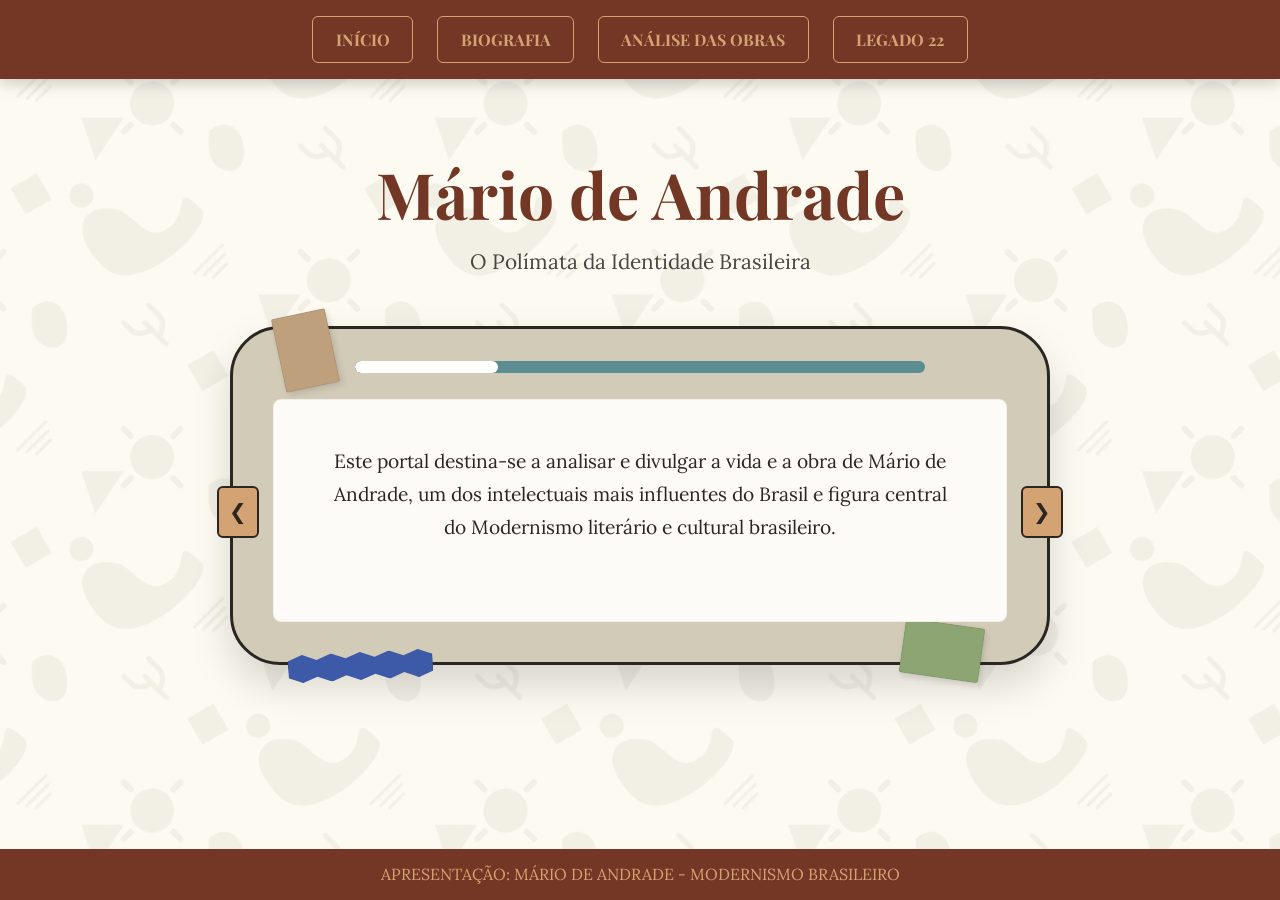
==== commit 022d8f67: "Update index.html" ====
--- a/index.html
+++ b/index.html
@@ -47,23 +47,22 @@
 
             <div class="slider-wrapper">
                 <div class="slider-track" id="cardSliderTrack">
-    
+                    
                     <div class="slide-card" onclick="zoomCard(0)" style="cursor: zoom-in;">
+                        <p>Este portal destina-se a analisar e divulgar a vida e a obra de Mário de Andrade, um dos intelectuais mais influentes do Brasil e figura central do Modernismo literário e cultural brasileiro.</p>
+                    </div>
+
+                    <div class="slide-card" onclick="zoomCard(1)" style="cursor: zoom-in;">
+                        <p>O objetivo é explorar como sua atuação polivalente — como poeta, romancista, musicólogo e gestor cultural — foi fundamental para romper com o passado acadêmico e fundamentar a busca por uma identidade nacional autêntica.</p>
+                    </div>
+
+                    <div class="slide-card" onclick="zoomCard(2)" style="cursor: zoom-in;">
                         <p>Ao longo deste estudo, serão desenvolvidos tópicos que abordam desde a sua breve biografia e a análise de obras seminais, como Paulicéia Desvairada e Macunaíma, até o seu papel como guia espiritual no contexto modernista.</p>
                     </div>
 
-                    <div class="slide-card" onclick="zoomCard(1)" style="cursor: zoom-in;">
-                        <p><strong>Biografia Resumida:</strong> Nascido em São Paulo em 1893, Mário de Andrade foi um dos pilares da Semana de Arte Moderna de 1922, transformando radicalmente a literatura e a cultura do país.</p>
+                    <div class="slide-card" onclick="zoomCard(3)" style="cursor: zoom-in;">
+                        <p>Dessa forma, o trabalho busca compreender como Mário de Andrade utilizou o experimentalismo estético e a pesquisa etnográfica para reinventar a cultura do país e estabilizar uma consciência criadora nacional.</p>
                     </div>
-
-                    <div class="slide-card" onclick="zoomCard(2)" style="cursor: zoom-in;">
-                        <p><strong>Macunaíma (1928):</strong> A rapsódia que busca sintetizar o caráter (ou a falta dele) do brasileiro. Um herói sem nenhum caráter que viaja pelo folclore e pela fauna do Brasil.</p>
-                    </div>
-
-                    <div class="slide-card" onclick="zoomCard(3)" style="cursor: zoom-in;">
-                        <p><strong>O Legado Modernista:</strong> Além de escritor, sua atuação como musicólogo e gestor cultural deixou bases sólidas para a preservação do patrimônio histórico nacional.</p>
-                    </div>
-
                 </div>
             </div>
 
--- a/style.css
+++ b/style.css
@@ -19,7 +19,6 @@
     line-height: 1.6;
     position: relative;
     min-height: 100vh;
-    padding-bottom: 70px; /* Evita que o footer tape o conteúdo no final da página */
 }
 
 .diagonal-bg-pattern {
@@ -36,7 +35,7 @@
 }
 
 .main-nav {
-    background-color: var(--burgundy); 
+    background-color: var(--burgundy);
     padding: 1rem;
     display: flex;
     justify-content: center;
@@ -58,146 +57,100 @@
     font-family: 'Playfair Display', serif;
     text-transform: uppercase;
     font-weight: bold;
-    transition: all 0.3s;
-    border-radius: 6px; /* Cantos arredondados nos botões superiores */
-}
-
-.nav-btn:hover, .active-nav {
+    transition: all 0.3s ease;
+    border-radius: 6px;
+}
+
+.nav-btn:hover {
     background-color: var(--accent);
     color: var(--ink);
 }
 
 .screen {
+    display: none;
+    min-height: 90vh;
     padding: 4rem 2rem;
     position: relative;
-    z-index: 1;
-}
-
-.container {
-    max-width: 900px;
-    margin: 0 auto;
-}
-
-.section-title {
+    z-index: 2;
+}
+
+.screen.active {
+    display: block;
+}
+
+.home-header {
+    text-align: center;
+    margin-bottom: 3rem;
+}
+
+.home-header h1 {
     font-family: 'Playfair Display', serif;
-    font-size: 3rem;
+    font-size: 4rem;
     color: var(--burgundy);
-    margin-bottom: 3rem;
-    text-align: center;
-    position: relative;
-}
-
-.section-title::after {
-    content: '';
-    display: block;
-    width: 80px;
-    height: 4px;
-    background-color: var(--accent);
-    margin: 1rem auto 0;
-}
-
-.obra-card {
-    background-color: #ffffff;
-    margin-bottom: 3rem;
-    padding: 2.5rem;
-    border: 1px solid #e2dac5;
-    box-shadow: 6px 6px 0px var(--ink);
-    border-radius: 12px;
-    font-size: 1.25rem;
-    line-height: 1.8;
-    text-align: justify;
-}
-
-/* Estrutura Base Geral do Modal de Tela Cheia */
+}
+
+.home-header .tagline {
+    font-size: 1.3rem;
+    color: var(--ink);
+    opacity: 0.85;
+}
+
 .modal {
     display: none;
     position: fixed;
-    top: 0;
-    left: 0;
-    width: 100%;
-    height: 100%;
+    top: 0; left: 0; width: 100%; height: 100%;
     background-color: var(--modal-bg);
     z-index: 9999;
-    align-items: center;     /* Centraliza verticalmente */
-    justify-content: center; /* Centraliza horizontalmente */
-    padding: 20px;
-}
-
-.modal.active {
-    display: flex !important;
-}
-
-/* Remove conflitos na div interna para usar flexbox puro */
-.modal .modal-content {
-    background: none !important;
-    border: none !important;
-    box-shadow: none !important;
-    padding: 0 !important;
-    max-width: 100% !important;
-    width: 100% !important;
-    display: flex;
     justify-content: center;
     align-items: center;
-}
-
-/* Janela elegante estilo pergaminho para exibir o texto com zoom */
-.modal-text-content {
-    background-color: var(--parchment) !important;
-    color: var(--ink) !important;
-    padding: 3.5rem 3rem;
-    border-radius: 16px;
-    max-width: 650px;
-    width: 100%;
-    margin: auto;
+    padding: 2rem;
+}
+
+.modal.active { display: flex; }
+
+.modal-content {
+    position: relative;
+    max-width: 75vw;
+    border-radius: 24px;
+    overflow: hidden;
+}
+
+.modal-content img {
+    max-width: 100%;
+    max-height: 70vh;
+    object-fit: contain;
     border: 3px solid var(--accent);
-    box-shadow: 0 20px 50px rgba(0, 0, 0, 0.6);
-    text-align: center;
-    box-sizing: border-box;
-}
-
-.modal-text-content p {
-    font-family: 'Lora', serif;
-    font-size: 1.35rem;
-    line-height: 1.7;
-    color: var(--ink) !important;
-    margin: 0;
-}
-
-/* Botão Fechar Geral */
+    border-radius: 24px;
+}
+
 .close-modal {
     position: absolute;
-    top: 25px;
-    right: 35px;
-    color: var(--parchment);
-    font-size: 1.5rem;
+    top: 30px;
+    right: 40px;
+    color: var(--accent);
+    font-size: 1.2rem;
+    cursor: pointer;
+    text-transform: uppercase;
     font-family: 'Playfair Display', serif;
-    cursor: pointer;
-    transition: color 0.2s;
-    z-index: 10010;
-}
-
-.close-modal:hover {
+    z-index: 10000;
+}
+
+.modal-arrow {
+    background: none;
+    border: 1px solid rgba(212, 163, 115, 0.4);
     color: var(--accent);
-}
-
-/* Setas de Navegação do Modal Interativo */
-.modal-arrow {
-    position: absolute;
-    top: 50%;
-    transform: translateY(-50%);
-    background: none;
-    border: 2px solid var(--accent);
-    color: var(--accent);
-    width: 50px;
-    height: 50px;
-    border-radius: 50%;
-    font-size: 1.5rem;
+    font-size: 3rem;
+    width: 60px;
+    height: 60px;
     cursor: pointer;
     display: flex;
     align-items: center;
     justify-content: center;
+    position: absolute;
+    top: 50%;
+    transform: translateY(-50%);
+    z-index: 2015;
     transition: all 0.2s;
-    z-index: 10005;
 }
 
 .modal-arrow:hover {
@@ -208,134 +161,228 @@
 .prev-modal { left: 40px; }
 .next-modal { right: 40px; }
 
-/* Rodapé Fixo e Fino */
-.main-footer {
-    background-color: var(--burgundy);
-    color: var(--accent);
-    text-align: center;
+.container { 
+    max-width: 900px; 
+    margin: 0 auto; 
+}
+
+.main-footer { 
+    background-color: var(--burgundy); 
+    color: var(--accent); 
+    text-align: center; 
     text-transform: uppercase;
     padding: 0.8rem; 
     position: fixed;
     bottom: 0;
     left: 0;
     width: 100%;
-    z-index: 1005;
-    font-size: 0.9rem;
-    letter-spacing: 1px;
-}
-
-/* Oculta o rodapé quando QUALQUER modal estiver ativo */
-body.modal-aberto .main-footer,
-.modal-biografia[style*="display: flex"] ~ .main-footer {
-    display: none !important;
-}
-
-/* Modais Exclusivos da Biografia */
-.modal-biografia {
-    display: none;
-    position: fixed;
-    top: 0;
-    left: 0;
+    z-index: 2000; 
+}
+
+/* ==========================================================================
+   ESTILOS DO SLIDER MODERNISTA DE COMPONENTES + RESPONSIVIDADE DO CELULAR
+   ========================================================================== */
+
+.slider-container {
+    position: relative;
     width: 100%;
+    max-width: 820px;
+    background-color: #d1cbb7; 
+    border: 3px solid var(--ink);
+    border-radius: 50px;
+    padding: 70px 40px 40px 40px;
+    box-sizing: border-box;
+    margin: 0 auto 5rem auto;
+    box-shadow: 0 20px 40px rgba(0,0,0,0.15);
+}
+
+/* Base Comum dos Elementos Decorativos Estilo Recortes */
+.card-deco {
+    position: absolute;
+    pointer-events: none; 
+    z-index: 1; 
+    box-shadow: 2px 3px 6px rgba(0,0,0,0.12);
+    border: 1px solid rgba(0,0,0,0.08);
+}
+
+/* Recorte de Papel Pardo Superior Esquerdo */
+.papel-pardo {
+    top: -16px;
+    left: 45px;
+    width: 55px;
+    height: 75px;
+    background-color: #bfa07d;
+    transform: rotate(-12deg);
+    border-radius: 2px;
+}
+
+/* Recorte de Papel Verde Inferior Direito */
+.papel-verde {
+    bottom: -16px;
+    right: 65px;
+    width: 80px;
+    height: 55px;
+    background-color: #8da572;
+    transform: rotate(8deg);
+    border-radius: 3px;
+}
+
+/* Fita Azul Serrilhada Inferior Esquerda */
+.fita-azul {
+    bottom: -18px;
+    left: 55px;
+    width: 145px;
+    height: 28px;
+    background-color: #3c5aa7;
+    transform: rotate(-3deg);
+    box-shadow: 2px 4px 5px rgba(0,0,0,0.15);
+    clip-path: polygon(0 20%, 10% 0, 20% 20%, 30% 0, 40% 20%, 50% 0, 60% 20%, 70% 0, 80% 20%, 90% 0, 100% 20%, 100% 80%, 90% 100%, 80% 80%, 70% 100%, 60% 80%, 50% 100%, 40% 80%, 30% 100%, 20% 80%, 10% 100%, 0 80%);
+}
+
+/* Barra de Progresso Superior */
+.progress-bar-container {
+    position: absolute;
+    top: 32px;
+    left: 15%;
+    width: 70%;
+    height: 12px;
+    background-color: #5c8d93; 
+    border-radius: 10px;
+    overflow: hidden;
+    z-index: 2;
+}
+
+.progress-bar {
     height: 100%;
-    background-color: var(--modal-bg);
-    z-index: 9999;
+    width: 25%; 
+    background-color: #ffffff;
+    border-radius: 10px;
+    transition: transform 0.4s cubic-bezier(0.25, 1, 0.5, 1);
+    transform-origin: left;
+}
+
+/* Janela de Máscara */
+.slider-wrapper {
+    overflow: hidden;
+    width: 100%;
+    background: #fdfbf7; 
+    border-radius: 8px;
+    border: 1px solid rgba(0,0,0,0.05);
+    position: relative;
+    z-index: 2; 
+}
+
+/* Linha contínua flexível */
+.slider-track {
+    display: flex;
+    transition: transform 0.4s cubic-bezier(0.25, 1, 0.5, 1);
+    width: 100%;
+}
+
+/* Caixas dos componentes */
+.slide-card {
+    min-width: 100%;
+    box-sizing: border-box;
+    padding: 45px 50px;
+    text-align: center;
+    font-family: 'Lora', serif;
+    font-size: 1.2rem;
+    line-height: 1.7;
+    color: var(--ink);
+}
+
+/* Botões de Direção Laterais (Setas) */
+.nav-card-btn {
+    position: absolute;
+    top: 55%;
+    transform: translateY(-50%);
+    background-color: var(--accent);
+    border: 2px solid var(--ink);
+    border-radius: 6px;
+    width: 42px;
+    height: 52px;
+    cursor: pointer;
+    font-size: 1.3rem;
+    color: var(--ink);
+    display: flex;
     align-items: center;
     justify-content: center;
-    padding: 20px;
-}
-
-.modal-conteudo-bio {
-    background-color: var(--parchment);
-    color: var(--ink);
-    padding: 3rem;
-    border-radius: 12px;
-    max-width: 650px;
-    width: 100%;
-    border: 3px solid var(--accent);
-    box-shadow: 0 20px 40px rgba(0,0,0,0.5);
-    position: relative;
-    text-align: justify;
-}
-
-.modal-conteudo-bio h2 {
-    font-family: 'Playfair Display', serif;
-    color: var(--burgundy);
-    margin-bottom: 1rem;
-}
-
-.modal-conteudo-bio hr {
-    border: none;
-    height: 2px;
-    background-color: var(--accent);
-    margin-bottom: 1.5rem;
-}
-
-.modal-conteudo-bio p {
-    margin-bottom: 1rem;
-    line-height: 1.7;
-}
-
-.botao-fechar-bio {
-    position: absolute;
-    top: 15px;
-    right: 20px;
-    font-size: 1.5rem;
-    cursor: pointer;
-    color: var(--burgundy);
-    transition: color 0.2s;
-}
-
-.botao-fechar-bio:hover {
-    color: var(--accent);
-}
-
-/* Gatilhos Interativos em Grid */
-.grid-gatilhos {
-    display: grid;
-    grid-template-columns: repeat(auto-fit, minmax(250px, 1fr));
-    gap: 2rem;
-    margin-top: 2rem;
-}
-
-.card-gatilho {
-    background-color: #ffffff;
-    padding: 2.5rem 2rem;
-    border: 1px solid #e2dac5;
-    box-shadow: 4px 4px 0px var(--ink);
-    border-radius: 8px;
-    text-align: center;
-    cursor: pointer;
-    transition: transform 0.2s, box-shadow 0.2s;
-}
-
-.card-gatilho:hover {
-    transform: translate(-4px, -4px);
-    box-shadow: 8px 8px 0px var(--burgundy);
-    border-color: var(--burgundy);
-}
-
-.card-gatilho h3 {
-    font-family: 'Playfair Display', serif;
-    color: var(--burgundy);
-    font-size: 1.5rem;
-    margin-bottom: 1rem;
-}
-
-.card-gatilho p {
-    font-size: 1rem;
-    color: #555;
-}
-
-/* Responsividade Geral */
+    transition: background 0.2s, transform 0.1s;
+    z-index: 10;
+}
+
+.nav-card-btn:hover { background-color: #c59363; }
+.nav-card-btn:active { transform: translateY(-50%) scale(0.95); }
+
+.card-prev { left: -16px; }
+.card-next { right: -16px; }
+
+/* ==========================================================================
+   CONFIGURAÇÃO RESPONSIVA - ADAPTAÇÃO PARA COMPUTADORES PEQUENOS E CELULARES
+   ========================================================================== */
 @media (max-width: 768px) {
-    .section-title { font-size: 2.2rem; }
-    .obra-card { padding: 1.5rem; font-size: 1.1rem; }
-    .modal-text-content, .modal-conteudo-bio { padding: 2rem 1.5rem; }
-    .modal-text-content p { font-size: 1.15rem; }
+    .home-header h1 { font-size: 2.4rem; }
+    .home-header .tagline { font-size: 1.1rem; }
+    
+    .slider-container { 
+        padding: 55px 15px 25px 15px; 
+        border-radius: 30px; 
+        width: 90%; /* Mantém margem confortável nas laterais da tela do celular */
+        margin-bottom: 4rem;
+    }
+    
+    .slide-card { 
+        padding: 30px 15px; 
+        font-size: 1.05rem; /* Reduz ligeiramente a fonte para caber melhor no mobile */
+    }
+    
+    /* Reposiciona as setas físicas para não cobrirem o texto */
+    .nav-card-btn {
+        width: 36px;
+        height: 44px;
+        font-size: 1.1rem;
+    }
+    .card-prev { left: -10px; }
+    .card-next { right: -10px; }
+    
+    .progress-bar-container { 
+        width: 60%; 
+        left: 20%; 
+        top: 24px;
+    }
+
+    /* Redimensiona proporcionalmente os ornamentos para telas de celular */
+    .papel-pardo {
+        width: 36px;
+        height: 52px;
+        left: 20px;
+        top: -12px;
+    }
+
+    .papel-verde {
+        width: 55px;
+        height: 38px;
+        right: 30px;
+        bottom: -12px;
+    }
+
+    .fita-azul {
+        width: 95px;
+        height: 18px;
+        left: 20px;
+        bottom: -10px;
+    }
+    
+    /* Configuração responsiva do Modal em Tela Cheia */
+    .modal-content {
+        max-width: 90vw;
+    }
+    .modal-caption {
+        font-size: 1.3rem !important;
+        padding: 1.2rem !important;
+        line-height: 1.6 !important;
+    }
     .prev-modal { left: 10px; }
     .next-modal { right: 10px; }
-    .modal-arrow { width: 42px; height: 42px; font-size: 1.2rem; }
-    .main-nav { gap: 0.5rem; padding: 0.8rem; }
-    .nav-btn { padding: 0.4rem 0.8rem; font-size: 0.85rem; }
-}
+    .modal-arrow { width: 45px; height: 45px; font-size: 2rem; }
+}
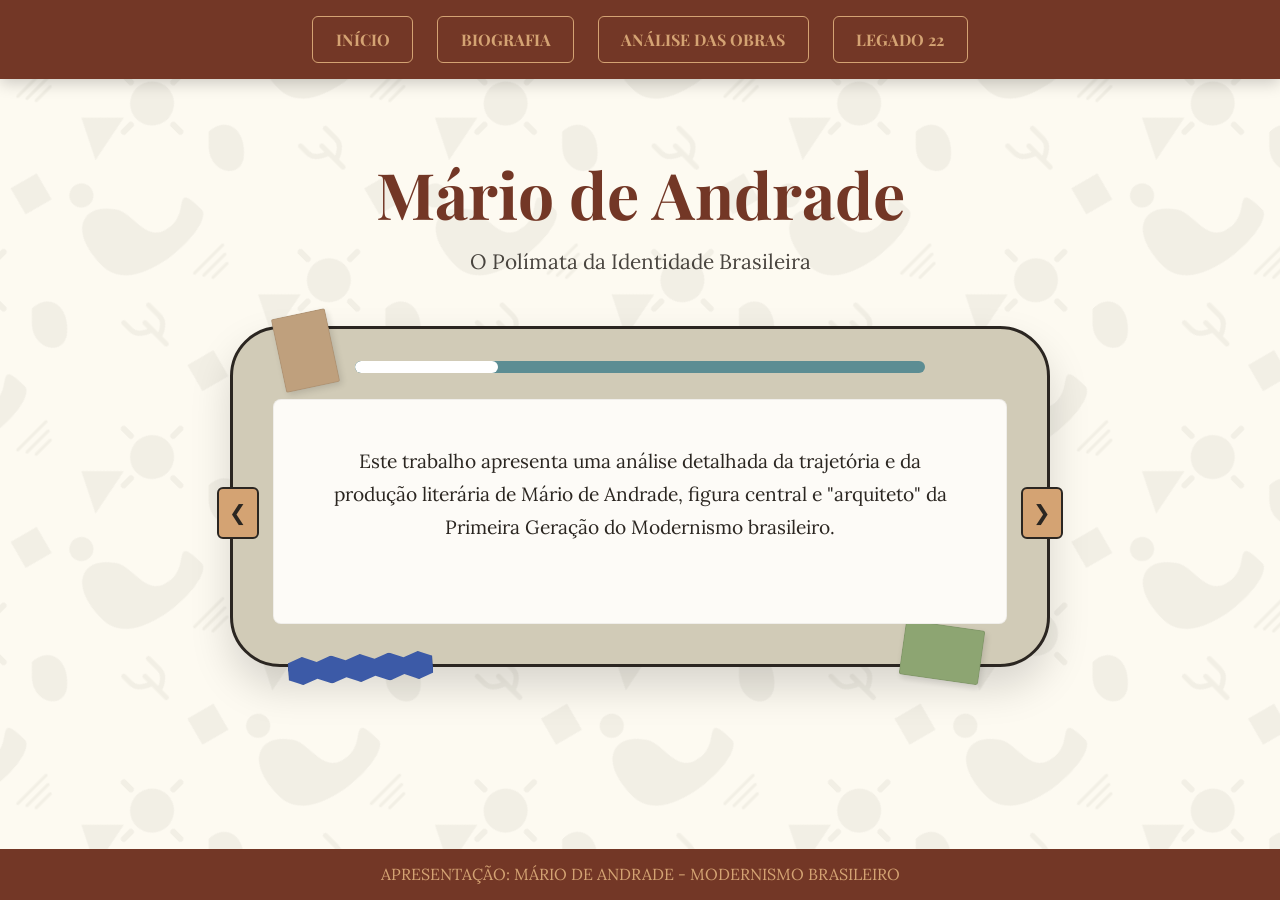
==== commit 2b4064c2: "Update index.html" ====
--- a/index.html
+++ b/index.html
@@ -49,7 +49,7 @@
                 <div class="slider-track" id="cardSliderTrack">
                     
                     <div class="slide-card" onclick="zoomCard(0)" style="cursor: zoom-in;">
-                        <p>Este portal destina-se a analisar e divulgar a vida e a obra de Mário de Andrade, um dos intelectuais mais influentes do Brasil e figura central do Modernismo literário e cultural brasileiro.</p>
+                        <p>Este trabalho apresenta uma análise detalhada da trajetória e da produção literária de Mário de Andrade, figura central e "arquiteto" da Primeira Geração do Modernismo brasileiro.</p>
                     </div>
 
                     <div class="slide-card" onclick="zoomCard(1)" style="cursor: zoom-in;">
@@ -57,7 +57,7 @@
                     </div>
 
                     <div class="slide-card" onclick="zoomCard(2)" style="cursor: zoom-in;">
-                        <p>Ao longo deste estudo, serão desenvolvidos tópicos que abordam desde a sua breve biografia e a análise de obras seminais, como Paulicéia Desvairada e Macunaíma, até o seu papel como guia espiritual no contexto modernista.</p>
+                        <p>Ao longo deste estudo, serão desenvolvidos tópicos que abordam desde a sua breve biografia e a análise de obras seminais, como <em>Paulicéia Desvairada</em> e <em>Macunaíma</em>, até o seu papel como guia espiritual no contexto modernista.</p>
                     </div>
 
                     <div class="slide-card" onclick="zoomCard(3)" style="cursor: zoom-in;">
--- a/style.css
+++ b/style.css
@@ -385,4 +385,139 @@
     .prev-modal { left: 10px; }
     .next-modal { right: 10px; }
     .modal-arrow { width: 45px; height: 45px; font-size: 2rem; }
-}
+    /* ==========================================================================
+   LAYOUT GRID 2x2 PARA OS CARDS DA BIOGRAFIA
+   ========================================================================== */
+.grid-gatilhos {
+    display: grid;
+    grid-template-columns: 1fr 1fr; /* Cria duas colunas idênticas */
+    gap: 2rem;                      /* Espaçamento perfeito entre os cards */
+    margin-top: 3rem;
+    margin-bottom: 4rem;
+}
+
+/* Estilização individual de cada Card */
+.card-gatilho {
+    background-color: #fdfbf7;      /* Fundo claro marfim combinando com as obras */
+    border: 2px solid var(--ink);
+    border-radius: 16px;
+    padding: 2rem;
+    cursor: pointer;
+    position: relative;
+    box-shadow: 4px 4px 0px var(--ink); /* Sombra sólida igual à das fotos anteriores */
+    transition: transform 0.2s ease, box-shadow 0.2s ease;
+    display: flex;
+    flex-direction: column;
+    justify-content: space-between;
+}
+
+/* Efeito sutil ao passar o rato por cima do card */
+.card-gatilho:hover {
+    transform: translate(-2px, -2px);
+    box-shadow: 6px 6px 0px var(--burgundy);
+    border-color: var(--burgundy);
+}
+
+/* Títulos dentro dos Cards */
+.card-gatilho h3 {
+    font-family: 'Playfair Display', serif;
+    color: var(--burgundy);
+    font-size: 1.4rem;
+    margin-bottom: 0.8rem;
+}
+
+/* Pequeno texto descritivo */
+.card-gatilho p {
+    font-family: 'Lora', serif;
+    color: var(--ink);
+    font-size: 1.05rem;
+    line-height: 1.6;
+    margin-bottom: 1.5rem;
+}
+
+/* O indicador "Clique para ler tudo" no fundo do card */
+.leia-mais {
+    font-family: 'Lora', serif;
+    font-size: 0.9rem;
+    font-weight: bold;
+    color: var(--accent);
+    text-transform: uppercase;
+    letter-spacing: 1px;
+    align-self: flex-start;
+    border-bottom: 1px dashed var(--accent);
+    padding-bottom: 2px;
+}
+
+/* ==========================================================================
+   ESTILOS ADICIONAIS PARA OS MODAIS DA BIOGRAFIA
+   ========================================================================== */
+.modal-biografia {
+    display: none; /* Controlado via JS */
+    position: fixed;
+    top: 0;
+    left: 0;
+    width: 100%;
+    height: 100%;
+    background-color: var(--modal-bg);
+    z-index: 9999;
+    justify-content: center;
+    align-items: center;
+    padding: 2rem;
+}
+
+.modal-conteudo-bio {
+    background-color: var(--parchment);
+    border: 3px solid var(--accent);
+    padding: 3rem 2.5rem;
+    border-radius: 24px;
+    max-width: 680px;
+    width: 100%;
+    position: relative;
+    box-shadow: 0 20px 40px rgba(0,0,0,0.5);
+    color: var(--ink);
+}
+
+.botao-fechar-bio {
+    position: absolute;
+    top: 20px;
+    right: 25px;
+    font-size: 2rem;
+    color: var(--burgundy);
+    cursor: pointer;
+}
+
+.modal-conteudo-bio h2 {
+    font-family: 'Playfair Display', serif;
+    font-size: 2.2rem;
+    color: var(--burgundy);
+    margin-bottom: 0.5rem;
+}
+
+.modal-conteudo-bio hr {
+    border: 0;
+    border-top: 1px dashed var(--accent);
+    margin-bottom: 1.5rem;
+}
+
+.modal-conteudo-bio p {
+    font-size: 1.15rem;
+    line-height: 1.8;
+    margin-bottom: 1.2rem;
+    text-align: justify;
+}
+
+/* ==========================================================================
+   RESPONSIVIDADE (CELULAR)
+   ========================================================================== */
+@media (max-width: 768px) {
+    .grid-gatilhos {
+        grid-template-columns: 1fr; /* Vira uma coluna única no telemóvel */
+        gap: 1.5rem;
+    }
+    .modal-conteudo-bio {
+        padding: 2rem 1.5rem;
+        max-height: 85vh;
+        overflow-y: auto; /* Permite scroll se o texto for longo no ecrã pequeno */
+    }
+}
+}
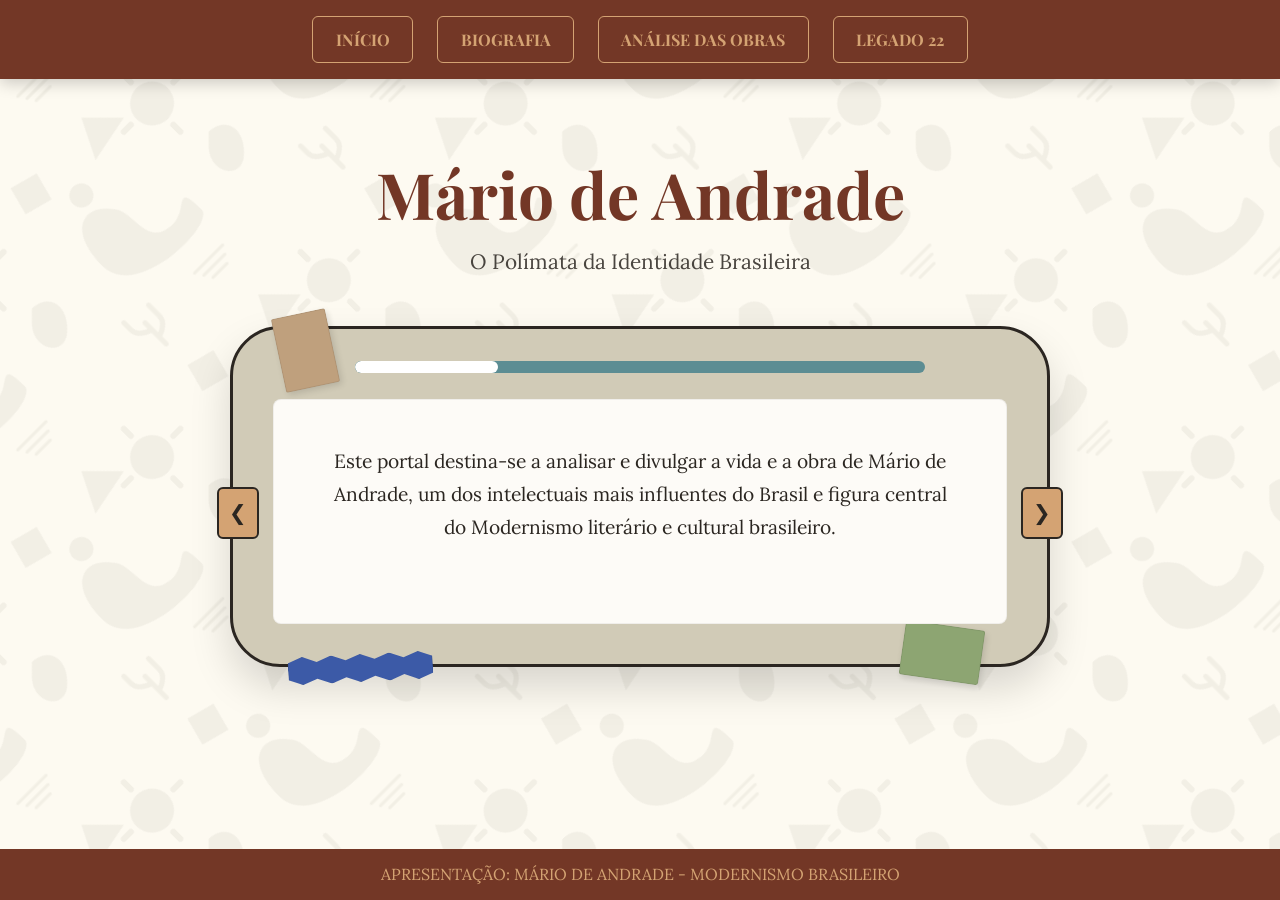
==== commit 989360b7: "Update index.html" ====
--- a/index.html
+++ b/index.html
@@ -22,12 +22,24 @@
 
     <div id="fullscreenModal" class="modal">
         <span class="close-modal">Fechar ✕</span>
-        <button class="modal-arrow prev-modal">&#10094;</button>
-        <div class="modal-content">
-            <img id="modalImg" src="" alt="Conteúdo em tela cheia">
-            <div id="modalCaption" class="carousel-caption modal-caption"></div>
+        
+        <div class="modal-card-container">
+            <div class="card-deco modal-papel-pardo"></div>
+            <div class="card-deco modal-papel-verde"></div>
+            <div class="card-deco modal-fita-azul"></div>
+
+            <div class="progress-bar-container modal-progress-bar-container">
+                <div class="progress-bar modal-progress-bar" id="modalProgressBar"></div>
+            </div>
+
+            <div class="modal-content">
+                <img id="modalImg" src="" alt="Conteúdo em tela cheia" style="display:none;">
+                <div id="modalCaption" class="modal-caption-text"></div>
+            </div>
+
+            <button class="nav-card-btn modal-arrow prev-modal">&#10094;</button>
+            <button class="nav-card-btn modal-arrow next-modal">&#10095;</button>
         </div>
-        <button class="modal-arrow next-modal">&#10095;</button>
     </div>
 
     <section class="screen active">
@@ -47,9 +59,9 @@
 
             <div class="slider-wrapper">
                 <div class="slider-track" id="cardSliderTrack">
-                    
+    
                     <div class="slide-card" onclick="zoomCard(0)" style="cursor: zoom-in;">
-                        <p>Este trabalho apresenta uma análise detalhada da trajetória e da produção literária de Mário de Andrade, figura central e "arquiteto" da Primeira Geração do Modernismo brasileiro.</p>
+                        <p>Este portal destina-se a analisar e divulgar a vida e a obra de Mário de Andrade, um dos intelectuais mais influentes do Brasil e figura central do Modernismo literário e cultural brasileiro.</p>
                     </div>
 
                     <div class="slide-card" onclick="zoomCard(1)" style="cursor: zoom-in;">
--- a/style.css
+++ b/style.css
@@ -327,13 +327,13 @@
     .slider-container { 
         padding: 55px 15px 25px 15px; 
         border-radius: 30px; 
-        width: 90%; /* Mantém margem confortável nas laterais da tela do celular */
+        width: 90%; 
         margin-bottom: 4rem;
     }
     
     .slide-card { 
         padding: 30px 15px; 
-        font-size: 1.05rem; /* Reduz ligeiramente a fonte para caber melhor no mobile */
+        font-size: 1.05rem; 
     }
     
     /* Reposiciona as setas físicas para não cobrirem o texto */
@@ -385,139 +385,163 @@
     .prev-modal { left: 10px; }
     .next-modal { right: 10px; }
     .modal-arrow { width: 45px; height: 45px; font-size: 2rem; }
-    /* ==========================================================================
-   LAYOUT GRID 2x2 PARA OS CARDS DA BIOGRAFIA
+}
+
+/* ==========================================================================
+   ESTILOS EXCLUSIVOS DA BIOGRAFIA (COLE ISTO NO FINAL DO SEU STYLE.CSS)
    ========================================================================== */
+
+/* Força o alinhamento dos cards em formato de grade 2x2 */
 .grid-gatilhos {
-    display: grid;
-    grid-template-columns: 1fr 1fr; /* Cria duas colunas idênticas */
-    gap: 2rem;                      /* Espaçamento perfeito entre os cards */
-    margin-top: 3rem;
-    margin-bottom: 4rem;
-}
-
-/* Estilização individual de cada Card */
+    display: grid !important;
+    grid-template-columns: 1fr 1fr !important;
+    gap: 2.5rem !important;
+    margin-top: 2rem !important;
+    margin-bottom: 4rem !important;
+}
+
+/* Estilo individual de cada card gatilho */
 .card-gatilho {
-    background-color: #fdfbf7;      /* Fundo claro marfim combinando com as obras */
-    border: 2px solid var(--ink);
-    border-radius: 16px;
-    padding: 2rem;
-    cursor: pointer;
-    position: relative;
-    box-shadow: 4px 4px 0px var(--ink); /* Sombra sólida igual à das fotos anteriores */
-    transition: transform 0.2s ease, box-shadow 0.2s ease;
-    display: flex;
-    flex-direction: column;
-    justify-content: space-between;
-}
-
-/* Efeito sutil ao passar o rato por cima do card */
+    background-color: #fdfbf7 !important;
+    border: 2px solid #2b2621 !important;
+    border-radius: 20px !important;
+    padding: 2.2rem !important;
+    cursor: pointer !important;
+    position: relative !important;
+    box-shadow: 6px 6px 0px #2b2621 !important;
+    display: flex !important;
+    flex-direction: column !important;
+    justify-content: space-between !important;
+    transition: transform 0.2s ease, box-shadow 0.2s ease, border-color 0.2s ease !important;
+}
+
+/* Efeito de clique/hover Modernista nos cards */
 .card-gatilho:hover {
-    transform: translate(-2px, -2px);
-    box-shadow: 6px 6px 0px var(--burgundy);
-    border-color: var(--burgundy);
-}
-
-/* Títulos dentro dos Cards */
+    transform: translate(-3px, -3px) !important;
+    box-shadow: 9px 9px 0px #733726 !important;
+    border-color: #733726 !important;
+}
+
 .card-gatilho h3 {
-    font-family: 'Playfair Display', serif;
-    color: var(--burgundy);
-    font-size: 1.4rem;
-    margin-bottom: 0.8rem;
-}
-
-/* Pequeno texto descritivo */
+    font-family: 'Playfair Display', serif !important;
+    color: #733726 !important;
+    font-size: 1.6rem !important;
+    margin-bottom: 0.8rem !important;
+    text-align: left !important;
+}
+
 .card-gatilho p {
-    font-family: 'Lora', serif;
-    color: var(--ink);
-    font-size: 1.05rem;
-    line-height: 1.6;
-    margin-bottom: 1.5rem;
-}
-
-/* O indicador "Clique para ler tudo" no fundo do card */
+    font-family: 'Lora', serif !important;
+    color: #2b2621 !important;
+    font-size: 1.1rem !important;
+    line-height: 1.6 !important;
+    margin-bottom: 1.5rem !important;
+    text-align: justify !important;
+}
+
 .leia-mais {
-    font-family: 'Lora', serif;
-    font-size: 0.9rem;
-    font-weight: bold;
-    color: var(--accent);
-    text-transform: uppercase;
-    letter-spacing: 1px;
-    align-self: flex-start;
-    border-bottom: 1px dashed var(--accent);
-    padding-bottom: 2px;
-}
-
-/* ==========================================================================
-   ESTILOS ADICIONAIS PARA OS MODAIS DA BIOGRAFIA
-   ========================================================================== */
+    font-family: 'Lora', serif !important;
+    font-size: 0.85rem !important;
+    font-weight: bold !important;
+    color: #d4a373 !important;
+    text-transform: uppercase !important;
+    letter-spacing: 1px !important;
+    align-self: flex-start !important;
+    border-bottom: 1px dashed #d4a373 !important;
+    padding-bottom: 2px !important;
+}
+
+.card-gatilho:hover .leia-mais {
+    color: #733726 !important;
+    border-color: #733726 !important;
+}
+
+/* Mantém as janelas modais flutuantes escondidas por padrão */
 .modal-biografia {
-    display: none; /* Controlado via JS */
-    position: fixed;
-    top: 0;
-    left: 0;
-    width: 100%;
-    height: 100%;
-    background-color: var(--modal-bg);
-    z-index: 9999;
-    justify-content: center;
-    align-items: center;
-    padding: 2rem;
+    display: none; 
+    position: fixed !important;
+    top: 0 !important;
+    left: 0 !important;
+    width: 100% !important;
+    height: 100% !important;
+    background-color: rgba(12, 10, 9, 0.96) !important;
+    z-index: 99999 !important;
+    justify-content: center !important;
+    align-items: center !important;
+    padding: 2rem !important;
 }
 
 .modal-conteudo-bio {
-    background-color: var(--parchment);
-    border: 3px solid var(--accent);
-    padding: 3rem 2.5rem;
-    border-radius: 24px;
-    max-width: 680px;
-    width: 100%;
-    position: relative;
-    box-shadow: 0 20px 40px rgba(0,0,0,0.5);
-    color: var(--ink);
+    background-color: #fdfaf1 !important;
+    border: 3px solid #d4a373 !important;
+    padding: 3.5rem 2.5rem !important;
+    border-radius: 24px !important;
+    max-width: 680px !important;
+    width: 100% !important;
+    position: relative !important;
+    box-shadow: 0 20px 50px rgba(0, 0, 0, 0.6) !important;
+    color: #2b2621 !important;
 }
 
 .botao-fechar-bio {
-    position: absolute;
-    top: 20px;
-    right: 25px;
-    font-size: 2rem;
-    color: var(--burgundy);
-    cursor: pointer;
+    position: absolute !important;
+    top: 20px !important;
+    right: 25px !important;
+    font-size: 2.2rem !important;
+    color: #733726 !important;
+    cursor: pointer !important;
+    line-height: 1 !important;
 }
 
 .modal-conteudo-bio h2 {
-    font-family: 'Playfair Display', serif;
-    font-size: 2.2rem;
-    color: var(--burgundy);
-    margin-bottom: 0.5rem;
+    font-family: 'Playfair Display', serif !important;
+    font-size: 2.4rem !important;
+    color: #733726 !important;
+    margin-bottom: 0.5rem !important;
 }
 
 .modal-conteudo-bio hr {
-    border: 0;
-    border-top: 1px dashed var(--accent);
-    margin-bottom: 1.5rem;
+    border: 0 !important;
+    border-top: 1px dashed #d4a373 !important;
+    margin-bottom: 1.5rem !important;
 }
 
 .modal-conteudo-bio p {
-    font-size: 1.15rem;
-    line-height: 1.8;
-    margin-bottom: 1.2rem;
-    text-align: justify;
-}
-
-/* ==========================================================================
-   RESPONSIVIDADE (CELULAR)
-   ========================================================================== */
+    font-family: 'Lora', serif !important;
+    font-size: 1.15rem !important;
+    line-height: 1.8 !important;
+    color: #2b2621 !important;
+    margin-bottom: 1.2rem !important;
+    text-align: justify !important;
+}
+
+/* Responsividade: Transforma em 1 coluna apenas em telas pequenas */
 @media (max-width: 768px) {
     .grid-gatilhos {
-        grid-template-columns: 1fr; /* Vira uma coluna única no telemóvel */
-        gap: 1.5rem;
-    }
-    .modal-conteudo-bio {
-        padding: 2rem 1.5rem;
-        max-height: 85vh;
-        overflow-y: auto; /* Permite scroll se o texto for longo no ecrã pequeno */
-    }
-}
-}
+        grid-template-columns: 1fr !important;
+        gap: 1.5rem !important;
+    }
+}
+
+/* ==========================================================================
+   CONFIGURAÇÃO DO TÍTULO PRINCIPAL E LINHA DECORATIVA (CORRIGIDO)
+   ========================================================================== */
+.section-title {
+    font-family: 'Playfair Display', serif !important;
+    color: var(--burgundy) !important;
+    text-align: center !important;            /* Centraliza o texto do título principal */
+    font-size: 2.5rem !important;
+    margin-top: 1rem !important;
+    margin-bottom: 3rem !important;
+    position: relative !important;
+}
+
+.section-title::after {
+    content: "" !important;
+    display: block !important;
+    width: 400px !important;               /* Comprimento da linha decorativa */
+    height: 3px !important;                /* Espessura da linha */
+    background-color: #000000 !important;  /* Cor Preta */
+    margin: 0.8rem auto 0 auto !important; /* Centraliza perfeitamente abaixo do texto */
+    border-radius: 10px !important;        /* Pontas levemente arredondadas */
+}
